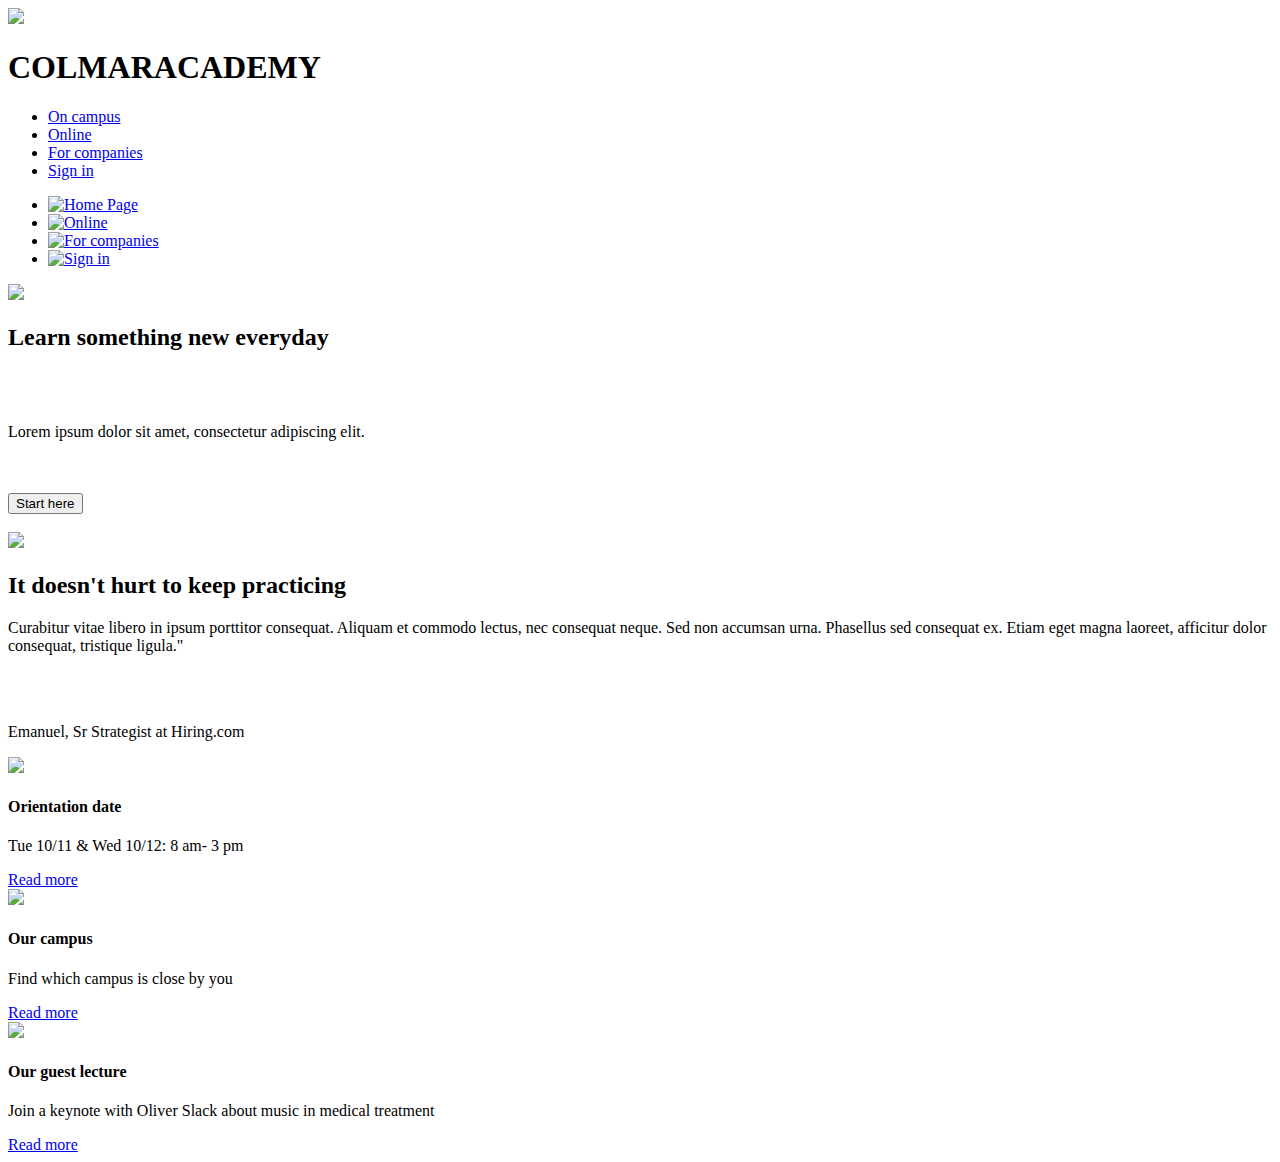
==== index.html @ e97b0d74 "I migrated the data to these files" ====
<!DOCTYPE html>
<html lang="en">
<head>
    <meta charset="UTF-8">
    <meta name="viewport" content="width=device-width, initial-scale=1.0">
    <title>Colmar Academy</title>
    <link href="./index.css" type="text/css" rel="stylesheet">
    <link rel="icon" href="./capstone_colmar_assets/images/ic-logo.svg" type="image/icon type">
    <link href="https://fonts.googleapis.com/css2?family=Muli:wght@200;300;400;500;600;700&display=swap" rel="stylesheet">
</head>
<body>
<!--HEADER CONTENT-->
    <header>
        <div class= "desktop">
            <div class= "logo">
                <img src="./capstone_colmar_assets/images/ic-logo.svg">
                <h1>
                    <span class="s1">COLMAR</span><span class="s2">ACADEMY</span>
                </h1>
            </div>
            <nav>
                <ul>
                    <li>
                        <a href="#">On campus</a>
                    </li>
                    <li>
                        <a href="#">Online</a>
                    </li>
                    <li>
                        <a href="#">For companies</a>
                    </li>
                    <li>
                        <a href="#">Sign in</a>
                    </li>
                </ul>
            </nav>
        </div>

        <div class="mobile">
            <nav>
                <ul>
                    <li>
                        <a href="#"><img src="./capstone_colmar_assets/images/ic-logo.svg" alt="Home Page"></a>
                    </li>
                    <li>
                        <a href="#"><img src="./capstone_colmar_assets/images/ic-on-campus.svg" alt="Online"></a>
                    </li>
                    <li>
                        <a href="#"><img src="./capstone_colmar_assets/images/ic-online.svg" alt="For companies"></a>
                    </li>
                    <li>
                        <a href="#"><img src="./capstone_colmar_assets/images/ic-login.svg" alt="Sign in"></a>
                    </li>
                </ul>
            </nav>
        </div>
    </header>

<!--HERO CONTENT-->
    <div class="hero-container">
        <div class="hero-image-container">
            <img src="./capstone_colmar_assets/images/banner.jpg">
        </div>
        <div class="hero-content-container">
            <h2>Learn something new everyday</h2>
            <br>
            <br>
            <p>Lorem ipsum dolor sit amet, consectetur adipiscing elit.</p>
            <br>
            <br>
            <button class="button">Start here</button>
            <br>
            <br>
        </div>
    </div>

<!--PRACTICE CONTENT-->
    <div class="practice-container">
        <div class="image-text-container">
        <div class="practice-image-container"> 
            <img src="./capstone_colmar_assets/images/information-main.jpg">
        </div>
        <div class="practice-content-container">
            <h2>It doesn't hurt to keep practicing</h2>
            <p class="quote">Curabitur vitae libero in ipsum porttitor consequat. Aliquam et commodo lectus, nec consequat neque. Sed non accumsan urna. Phasellus sed consequat ex. Etiam eget magna laoreet, afficitur dolor consequat, tristique ligula."</p>
            <br>
            <br>
            <p>Emanuel, Sr Strategist at Hiring.com</p>
        </div>
        </div>
        <div class="college-info-container">
            <div class="orientation-container">
                <div class="orientation-image">
                   <img src="./capstone_colmar_assets/images/information-orientation.jpg">
                </div>
                <div class="orientation-content">
                    <h4>Orientation date</h3>
                    <p>Tue 10/11 & Wed 10/12: 8 am- 3 pm</p>
                    <a href="#">Read more</a>
                </div>
            </div>
            <div class="campus-container">
                <div class="campus-image">
                    <img src="./capstone_colmar_assets/images/information-campus.jpg">
                </div>
                <div class="campus-content">
                    <h4>Our campus</h3>
                    <p>Find which campus is close by you</p>
                    <a href="#">Read more</a>
                </div>

            </div>
            <div class="guest-lecture-container">
                <div class="guest-lecture-image">
                    <img src="./capstone_colmar_assets/images/information-guest-lecture.jpg">
                </div>
                <div class="guest-lecture-content">
                    <h4>Our guest lecture</h3>
                    <p>Join a keynote with Oliver Slack about music in medical treatment</p>
                    <a href="#">Read more</a>
                </div>
            </div>
        </div>
            
    </div>
</body>
</html>
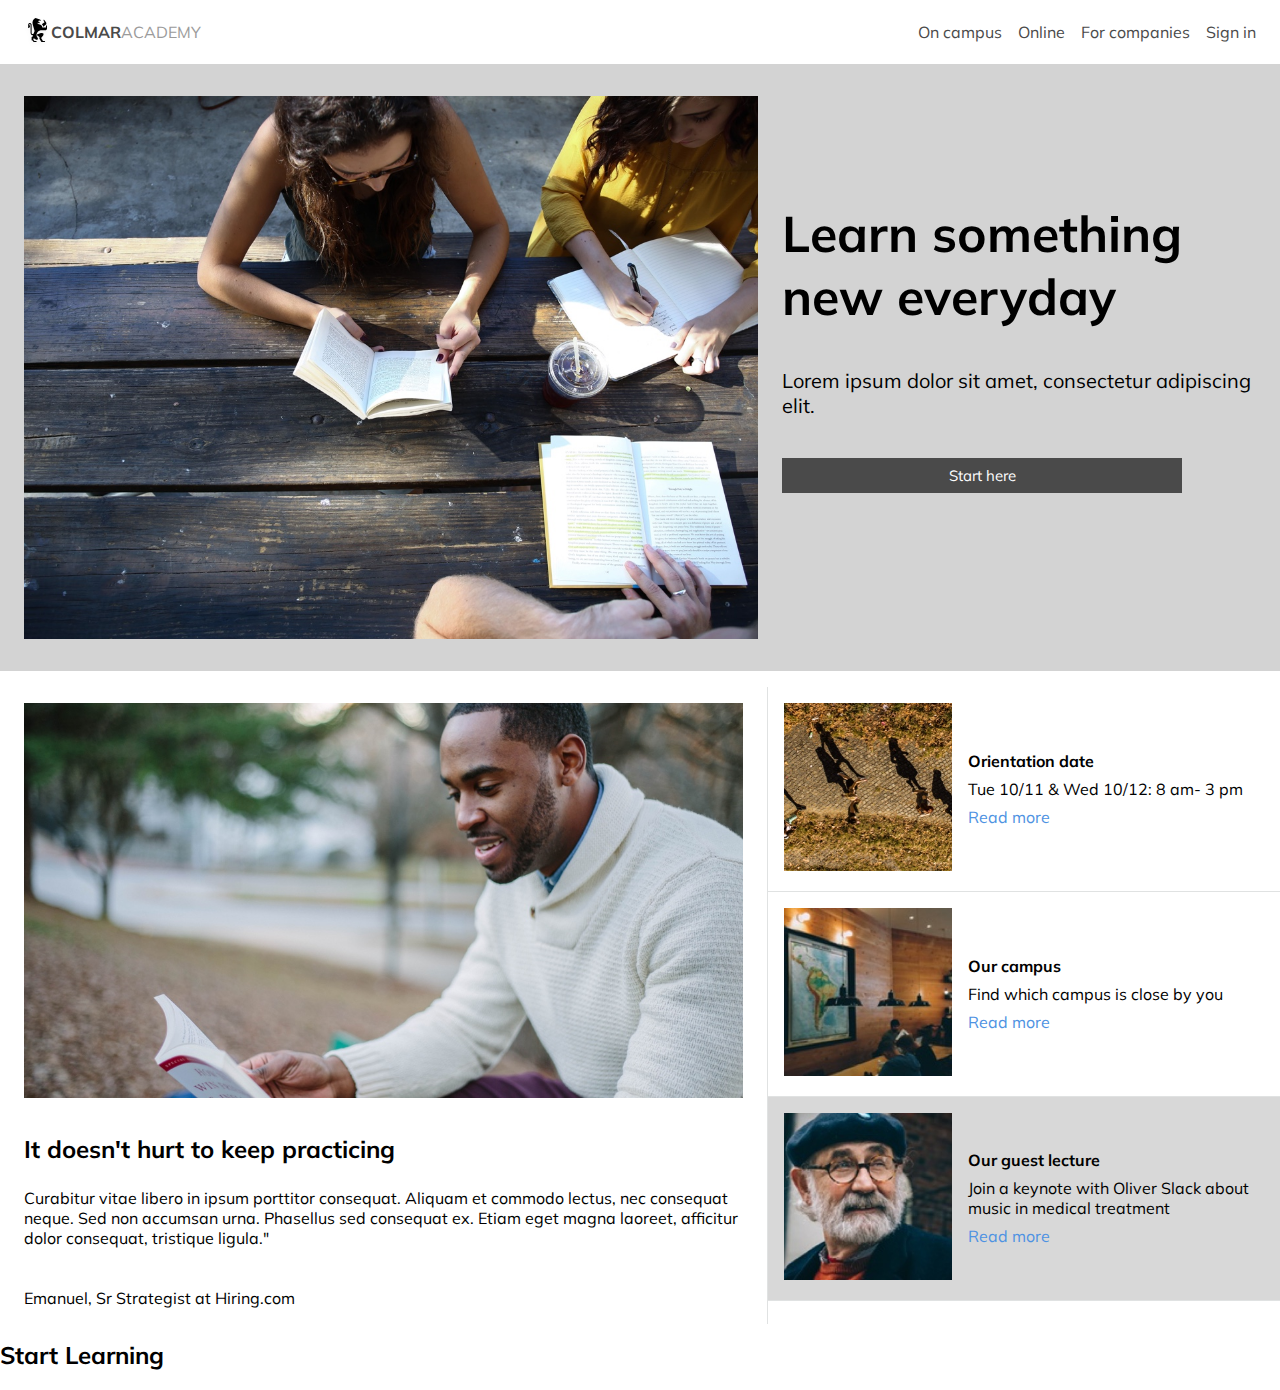
==== commit 4fec08b8: "hero and practice sections are ready" ====
--- a/index.html
+++ b/index.html
@@ -4,8 +4,8 @@
     <meta charset="UTF-8">
     <meta name="viewport" content="width=device-width, initial-scale=1.0">
     <title>Colmar Academy</title>
-    <link href="./index.css" type="text/css" rel="stylesheet">
-    <link rel="icon" href="./capstone_colmar_assets/images/ic-logo.svg" type="image/icon type">
+    <link href="./style.css" type="text/css" rel="stylesheet">
+    <link rel="icon" href="./resources/images/ic-logo.svg" type="image/icon type">
     <link href="https://fonts.googleapis.com/css2?family=Muli:wght@200;300;400;500;600;700&display=swap" rel="stylesheet">
 </head>
 <body>
@@ -13,7 +13,7 @@
     <header>
         <div class= "desktop">
             <div class= "logo">
-                <img src="./capstone_colmar_assets/images/ic-logo.svg">
+                <img src="./resources/images/ic-logo.svg">
                 <h1>
                     <span class="s1">COLMAR</span><span class="s2">ACADEMY</span>
                 </h1>
@@ -40,88 +40,109 @@
             <nav>
                 <ul>
                     <li>
-                        <a href="#"><img src="./capstone_colmar_assets/images/ic-logo.svg" alt="Home Page"></a>
+                        <a href="#"><img src="./resources/images/ic-logo.svg" alt="Home Page"></a>
                     </li>
                     <li>
-                        <a href="#"><img src="./capstone_colmar_assets/images/ic-on-campus.svg" alt="Online"></a>
+                        <a href="#"><img src="./resources/images/ic-on-campus.svg" alt="Online"></a>
                     </li>
                     <li>
-                        <a href="#"><img src="./capstone_colmar_assets/images/ic-online.svg" alt="For companies"></a>
+                        <a href="#"><img src="./resources/images/ic-online.svg" alt="For companies"></a>
                     </li>
                     <li>
-                        <a href="#"><img src="./capstone_colmar_assets/images/ic-login.svg" alt="Sign in"></a>
+                        <a href="#"><img src="./resources/images/ic-login.svg" alt="Sign in"></a>
                     </li>
                 </ul>
             </nav>
         </div>
     </header>
+<section>
+    <!--HERO CONTENT-->
+        <div class="hero-container">
+            <div class="hero-image-container">
+                <img class="hero-image" src="./resources/images/banner.jpg">
+            </div>
+            <div class="hero-content-container">
+                <h2>Learn something new everyday</h2>
+                <br>
+                <br>
+                <p>Lorem ipsum dolor sit amet, consectetur adipiscing elit.</p>
+                <br>
+                <br>
+                <button class="button">Start here</button>
+                <br>
+                <br>
+            </div>
+        </div>
 
-<!--HERO CONTENT-->
-    <div class="hero-container">
-        <div class="hero-image-container">
-            <img src="./capstone_colmar_assets/images/banner.jpg">
-        </div>
-        <div class="hero-content-container">
-            <h2>Learn something new everyday</h2>
-            <br>
-            <br>
-            <p>Lorem ipsum dolor sit amet, consectetur adipiscing elit.</p>
-            <br>
-            <br>
-            <button class="button">Start here</button>
-            <br>
-            <br>
-        </div>
-    </div>
+    <!--PRACTICE CONTENT-->
+            <div class="practice-container">
+                <div class="image-text-container">
+                <div class="practice-image-container"> 
+                    <img class="practice-image" src="./resources/images/information-main.jpg">
+                </div>
+                <div class="practice-content-container">
+                    <h2>It doesn't hurt to keep practicing</h2>
+                    <p class="quote">Curabitur vitae libero in ipsum porttitor consequat. Aliquam et commodo lectus, nec consequat neque. Sed non accumsan urna. Phasellus sed consequat ex. Etiam eget magna laoreet, afficitur dolor consequat, tristique ligula."</p>
+                    <br>
+                    <br>
+                    <p>Emanuel, Sr Strategist at Hiring.com</p>
+                </div>
+                </div>
+                <div class="college-info-container">
+                    <div class="orientation-container">
+                        <div class="orientation-image">
+                        <img class="orientation-picture" src="./resources/images/information-orientation.jpg">
+                        </div>
+                        <div class="orientation-content">
+                            <h4>Orientation date</h3>
+                            <p>Tue 10/11 & Wed 10/12: 8 am- 3 pm</p>
+                            <a href="#">Read more</a>
+                        </div>
+                    </div>
+                    <div class="campus-container">
+                        <div class="campus-image">
+                            <img class="campus-picture" src="./resources/images/information-campus.jpg">
+                        </div>
+                        <div class="campus-content">
+                            <h4>Our campus</h3>
+                            <p>Find which campus is close by you</p>
+                            <a href="#">Read more</a>
+                        </div>
 
-<!--PRACTICE CONTENT-->
-    <div class="practice-container">
-        <div class="image-text-container">
-        <div class="practice-image-container"> 
-            <img src="./capstone_colmar_assets/images/information-main.jpg">
-        </div>
-        <div class="practice-content-container">
-            <h2>It doesn't hurt to keep practicing</h2>
-            <p class="quote">Curabitur vitae libero in ipsum porttitor consequat. Aliquam et commodo lectus, nec consequat neque. Sed non accumsan urna. Phasellus sed consequat ex. Etiam eget magna laoreet, afficitur dolor consequat, tristique ligula."</p>
-            <br>
-            <br>
-            <p>Emanuel, Sr Strategist at Hiring.com</p>
-        </div>
-        </div>
-        <div class="college-info-container">
-            <div class="orientation-container">
-                <div class="orientation-image">
-                   <img src="./capstone_colmar_assets/images/information-orientation.jpg">
+                    </div>
+                    <div class="guest-lecture-container">
+                        <div class="guest-lecture-image">
+                            <img class="guest-picture" src="./resources/images/information-guest-lecture.jpg">
+                        </div>
+                        <div class="guest-lecture-content">
+                            <h4>Our guest lecture</h3>
+                            <p>Join a keynote with Oliver Slack about music in medical treatment</p>
+                            <a href="#">Read more</a>
+                        </div>
+                    </div>
                 </div>
-                <div class="orientation-content">
-                    <h4>Orientation date</h3>
-                    <p>Tue 10/11 & Wed 10/12: 8 am- 3 pm</p>
-                    <a href="#">Read more</a>
+                    
+            </div>
+            
+
+        <!--START LEARNING CONTENT-->
+            <div class="start-learning-container">
+                <div class="start-learning-textbox">
+                    <h2>Start Learning</h2>
+                </div>
+            <div class="courses-container">
+                <div class="software-eng-container">
+                    <div class="software-eng-image">
+                        <img src="">
+                    </div>
+                    <div class="software-eng-text">
+
+                    </div>
+
                 </div>
             </div>
-            <div class="campus-container">
-                <div class="campus-image">
-                    <img src="./capstone_colmar_assets/images/information-campus.jpg">
-                </div>
-                <div class="campus-content">
-                    <h4>Our campus</h3>
-                    <p>Find which campus is close by you</p>
-                    <a href="#">Read more</a>
-                </div>
 
             </div>
-            <div class="guest-lecture-container">
-                <div class="guest-lecture-image">
-                    <img src="./capstone_colmar_assets/images/information-guest-lecture.jpg">
-                </div>
-                <div class="guest-lecture-content">
-                    <h4>Our guest lecture</h3>
-                    <p>Join a keynote with Oliver Slack about music in medical treatment</p>
-                    <a href="#">Read more</a>
-                </div>
-            </div>
-        </div>
-            
-    </div>
+    </section>
 </body>
 </html>--- a/style.css
+++ b/style.css
@@ -0,0 +1,224 @@
+* {
+    margin: 0;
+    padding: 0;
+    font-family: Muli;
+    text-decoration-line: none;
+    list-style-type: none;
+}
+
+/* Header section */
+
+header .desktop {
+    display: flex;
+    justify-content: space-between;
+    height: 64px;
+}
+
+header .desktop .logo {
+    display: flex;
+    align-items: center;
+    font-size: 8px;
+    margin-left: 24px;
+}
+
+header .desktop h1 .s1  {
+    color:#4A4A4A;
+    font-weight: bold;
+}
+
+header .desktop h1 .s2  {
+    font-weight: 400;
+    color: #9B9B9B;
+}
+
+header nav {
+    display: flex;
+    align-items: center;
+    margin-right: 16px;
+}
+
+header nav ul {
+    display: flex;
+}
+
+header nav ul li {
+    padding: 8px;
+    color: #4A4A4A;
+}
+
+header nav ul li a {
+    color: inherit;
+}
+
+/* Hero section */
+
+.hero-container {
+    display: flex;
+    background: lightgrey;
+}
+
+.hero-image-container {
+    display: flex;
+    padding: 32px 24px;
+   
+}
+
+.hero-image {
+    width: 100%;
+}
+
+.hero-container .hero-content-container {
+    display: flex;
+    flex-direction: column;
+    align-self: center;
+
+}
+
+.hero-content-container h2 {
+    font-size: 50px;
+}
+
+.hero-content-container p {
+    font-size: 20px;
+}
+
+.hero-content-container h2 p {
+    font-weight: 700;
+    color: #4A4A4A;
+}
+
+.hero-content-container .button {
+    font-size: 15px;
+    background-color: #4A4A4A;
+    border: none;
+    padding-top: 8px;
+    padding-bottom: 8px;
+    width: 400px;
+    color: #FEFEFE;
+}
+
+/* Practice section */
+
+.practice-container {
+    margin-bottom: 32px;
+}
+.image-text-container {
+    width: 60%;    
+}
+
+.practice-container {
+    display: flex;
+}
+
+.practice-container .practice-image-container {
+    padding: 32px 24px;
+}
+
+.practice-image {
+    width: 100%;
+}
+
+.practice-container .practice-content-container {
+    padding-left: 24px;
+}
+
+
+.practice-container .practice-content-container h2 {
+    margin-bottom: 24px;
+}
+
+
+
+
+.college-info-container {
+    display: flex;
+    flex-direction: column;
+    width: 40%;
+    border-left: 1px solid #E0E2E2;
+    position: relative;
+    top: 16px;
+    
+}
+
+.college-info-container a {
+    color: #4E92E2;
+}
+
+.college-info-container p {
+    margin-top: 8px;
+    margin-bottom: 8px;
+}
+
+.orientation-container {
+    display: flex;
+    align-items: center;
+    border-bottom: 1px solid #E0E2E2;
+}
+
+
+.orientation-image  {
+    padding: 16px 16px;
+    width: 35%;
+    margin: auto;
+}
+
+.orientation-picture {
+    width: 100%;
+}
+
+.orientation-content {
+    width: 65%;
+    
+}
+
+.campus-container {
+    display: flex;
+    align-items: center;
+    border-bottom: 1px solid #E0E2E2;
+}
+
+.campus-image {
+    padding: 16px 16px;
+    width: 35%;
+    margin: auto;
+}
+
+.campus-picture {
+    width: 100%;
+}
+
+
+.campus-content {
+    width: 65%;
+    
+}
+
+.guest-lecture-container {
+    display: flex;
+    align-items: center;
+    background-color: #D8D8D8;
+    border-bottom: 1px solid #E0E2E2;
+}
+
+.guest-lecture-image {
+    padding: 16px 16px;
+    width: 35%;
+    margin: auto;
+}
+
+.guest-lecture-content {
+    width: 65%; 
+    
+}
+
+.guest-picture {
+    width: 100%;
+}
+
+/* Start Learning Section */
+
+
+/* Mobile styling */
+header .mobile {
+    display: none;
+}
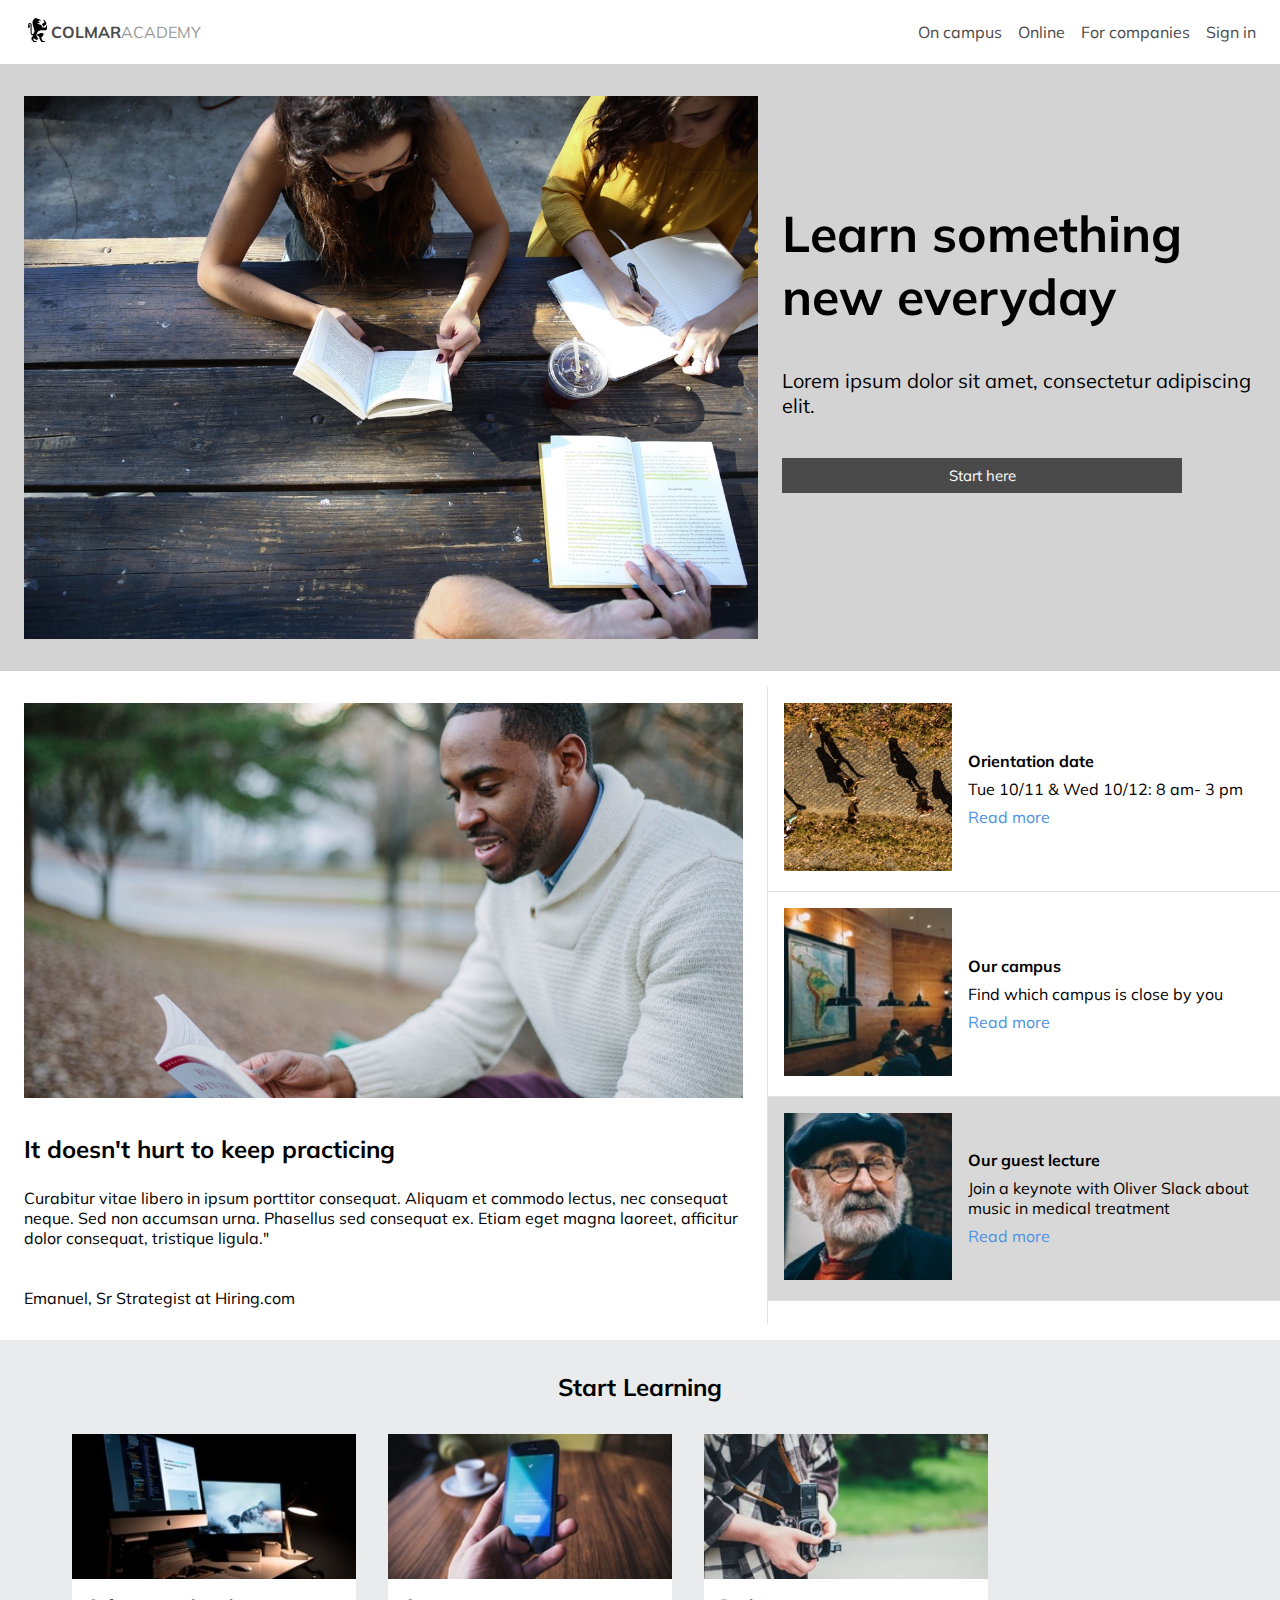
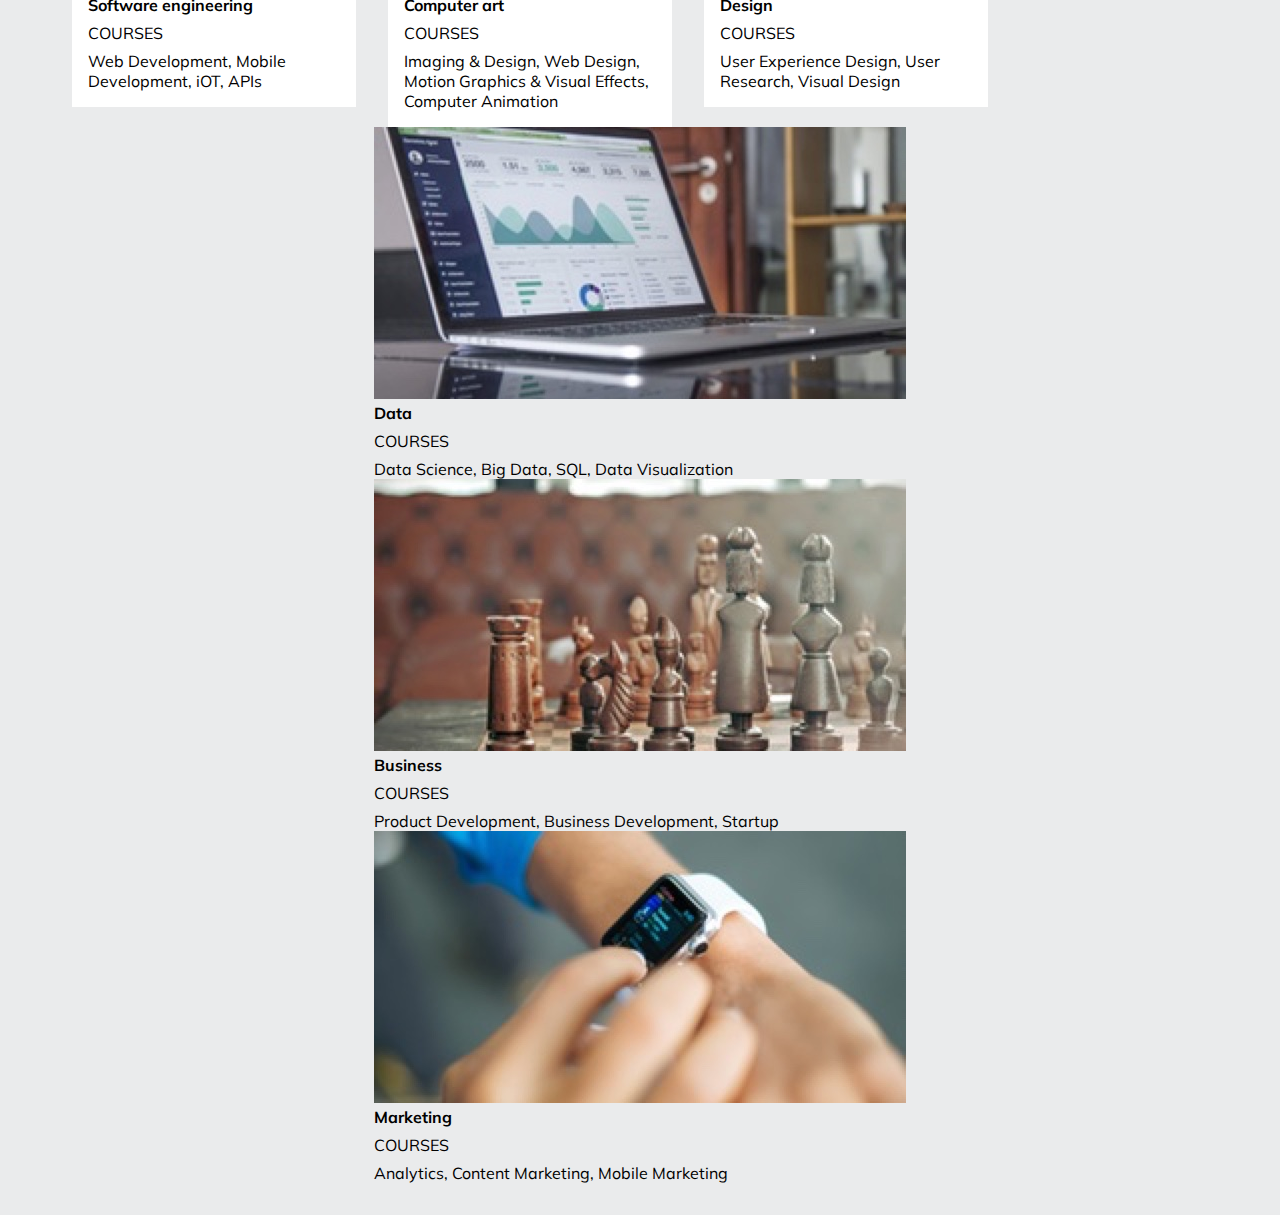
==== commit e41641a3: "started working on the learning section" ====
--- a/index.html
+++ b/index.html
@@ -133,16 +133,69 @@
             <div class="courses-container">
                 <div class="software-eng-container">
                     <div class="software-eng-image">
-                        <img src="">
+                        <img class="course-software-picture" src="./resources/images/course-software.jpg">
                     </div>
                     <div class="software-eng-text">
-
-                    </div>
-
-                </div>
-            </div>
-
-            </div>
+                        <h4>Software engineering</h4>
+                        <p class="pcourses">COURSES</p>
+                        <p>Web Development, Mobile Development, iOT, APIs</p>
+                    </div>
+
+                </div>
+                <div class="computer-art-container">
+                    <div class="computer-art-image">
+                        <img class="computer-art-picture" src="./resources/images/course-computer-art.jpg">
+                    </div>
+                    <div class="computer-art-text">
+                        <h4>Computer art</h4>
+                        <p class="pcourses">COURSES</p>
+                        <p>Imaging & Design, Web Design, Motion Graphics & Visual Effects, Computer Animation</p>
+                    </div>
+                </div>
+                <div class="design-container">
+                    <div class="design-image">
+                        <img class="design-picture" src="./resources/images/course-design.jpg">
+                    </div>
+                    <div class="design-text">
+                        <h4>Design</h4>
+                        <p class="pcourses">COURSES</p>
+                        <p>User Experience Design, User Research, Visual Design</p>
+                    </div>  
+            </div>
+          </div>
+          <div class="courses-container-two">
+                <div class="data-container">
+                    <div class="data-image">
+                        <img class="data-picture" src="./resources/images/course-data.jpg">
+                    </div>
+                    <div class="data-text">
+                        <h4>Data</h4>
+                        <p class="pcourses">COURSES</p>
+                        <p>Data Science, Big Data, SQL, Data Visualization</p>
+                    </div>
+                </div>
+                <div class="business-container">
+                    <div class="business-image">
+                        <img class="business-picture" src="./resources/images/course-business.jpg">
+                    </div>
+                    <div class="business-text">
+                        <h4>Business</h4>
+                        <p class="pcourses">COURSES</p>
+                        <p>Product Development, Business Development, Startup</p>
+                    </div>
+                    <div class="marketing-container">
+                        <div class="marketing-image">
+                            <img class="marketing-picture" src="./resources/images/course-marketing.jpg">
+                        </div>
+                        <div class="marketing-text">
+                            <h4>Marketing</h4>
+                            <p class="pcourses">COURSES</p>
+                            <p>Analytics, Content Marketing, Mobile Marketing</p>
+                        </div>
+                    </div>
+                </div>
+            </div>
+    </div>
     </section>
 </body>
 </html>--- a/style.css
+++ b/style.css
@@ -217,6 +217,145 @@
 
 /* Start Learning Section */
 
+.start-learning-container {
+    padding: 32px 72px;
+    display: flex;
+    align-items: center;
+    align-content: center;
+    flex-direction: column;
+    background-color: #EAEBEC;
+}
+
+.start-learning-textbox {
+    display: flex;
+    margin-bottom: 32px;
+   
+}
+
+.courses-container {
+    display: flex;
+}
+
+.software-eng-container {
+    display: flex;
+    flex-direction: column;
+    width: 25%;
+    margin-right: 32px;
+
+}
+
+.software-eng-image {
+    height: auto;
+}
+
+.course-software-picture {
+    width: 100%;
+}
+
+.software-eng-text {
+    background: white;
+    padding: 16px 16px;
+    margin-top: -4px;
+}
+
+
+.pcourses {
+    padding: 8px 0px;
+}
+
+.computer-art-container {
+    display: flex;
+    flex-direction: column;
+    width: 25%;
+    margin-right: 32px;
+}
+
+.computer-art-image {
+    height: auto;
+}
+
+.computer-art-picture {
+    width: 100%;
+}
+
+.computer-art-text {
+    background: white;
+    padding: 16px 16px;
+    margin-top: -4px;
+}
+
+.design-container {
+    display: flex;
+    flex-direction: column;
+    width: 25%;
+    margin-right: 32px;
+}
+
+.design-image {
+    height: auto;
+}
+
+.design-picture {
+    width: 100%;
+}
+
+.design-text {
+    background: white;
+    padding: 16px 16px;
+    margin-top: -4px;
+}
+
+.courses-container-two {
+
+}
+
+.data-container {
+
+}
+
+.data-image {
+
+}
+
+.data-picture {
+
+}
+
+.data-text {
+
+}
+
+.business-container {
+
+}
+
+.business-image {
+
+}
+
+.business-picture {
+
+}
+
+.business-text {
+
+}
+
+.marketing-container {
+
+}
+
+.marketing-image {
+
+}
+
+.marketing-picture {
+
+}
+
+.marketing-text {
+
+}
 
 /* Mobile styling */
 header .mobile {
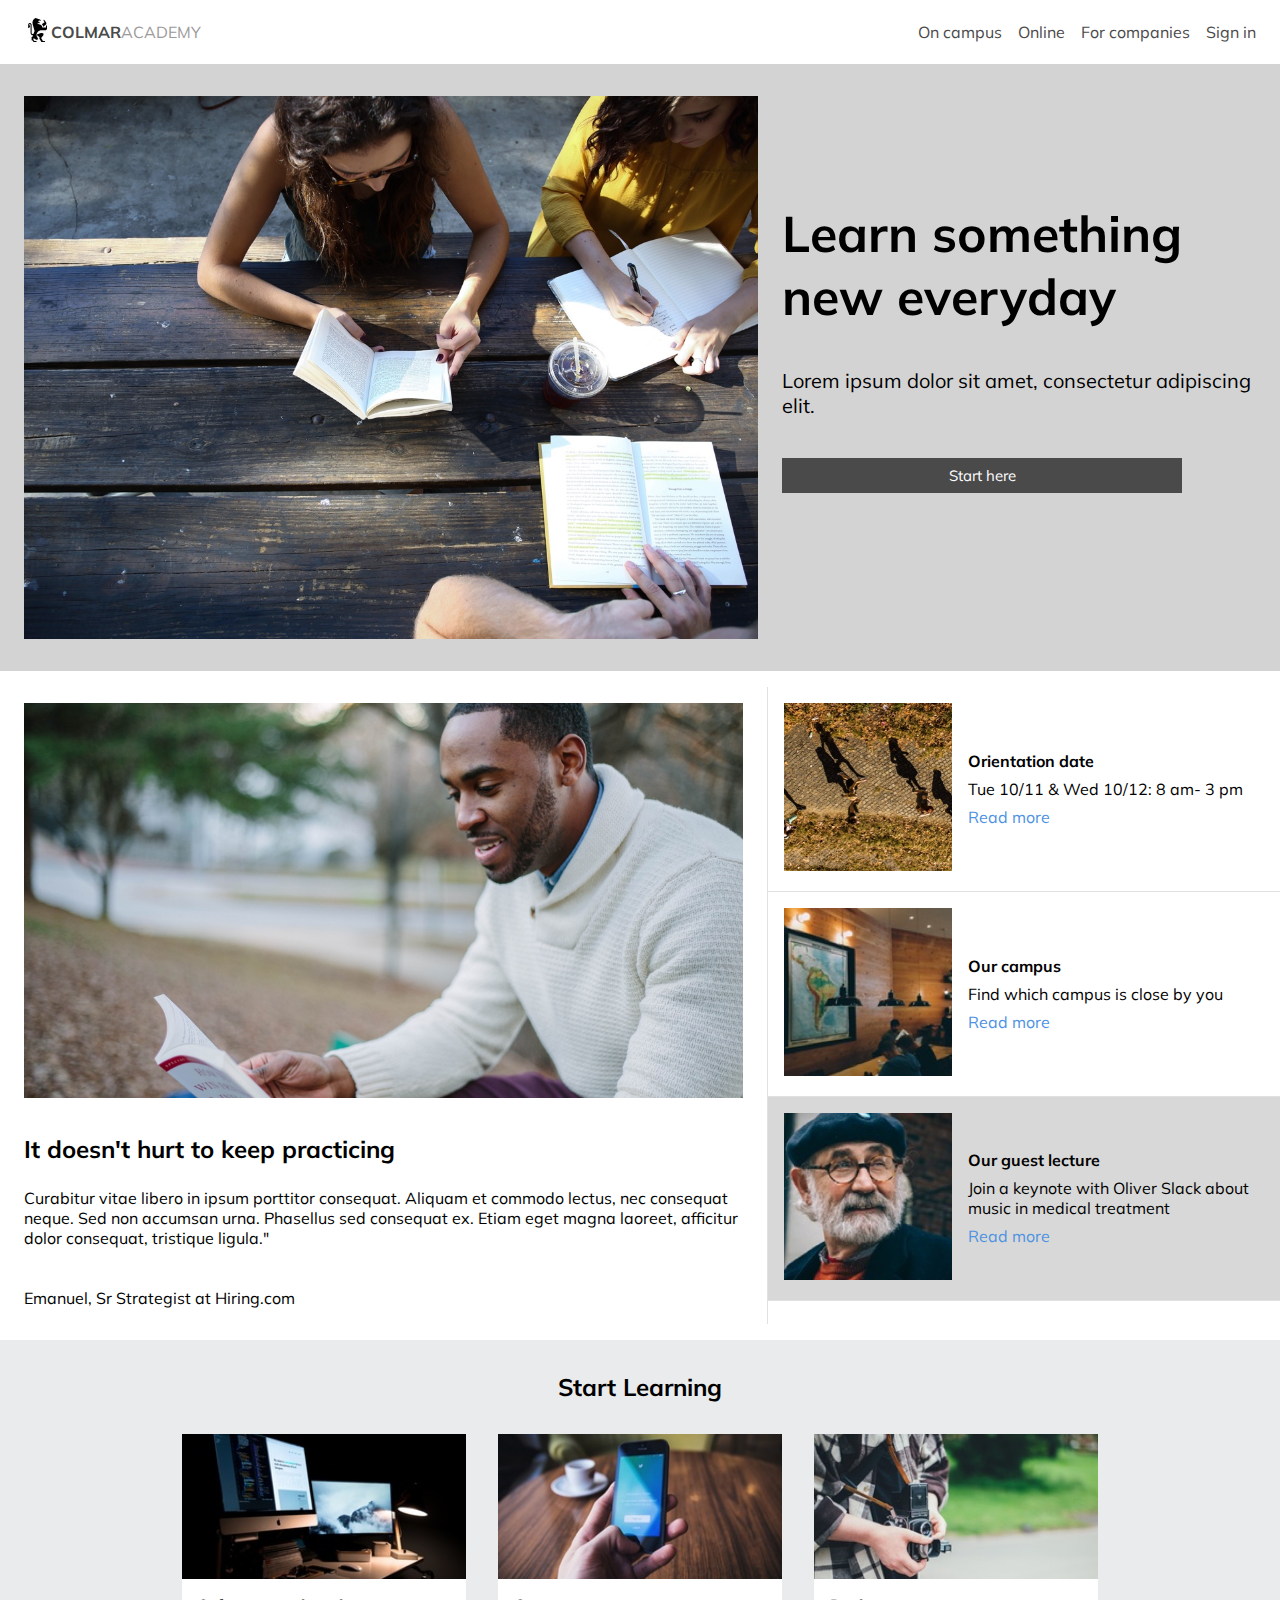
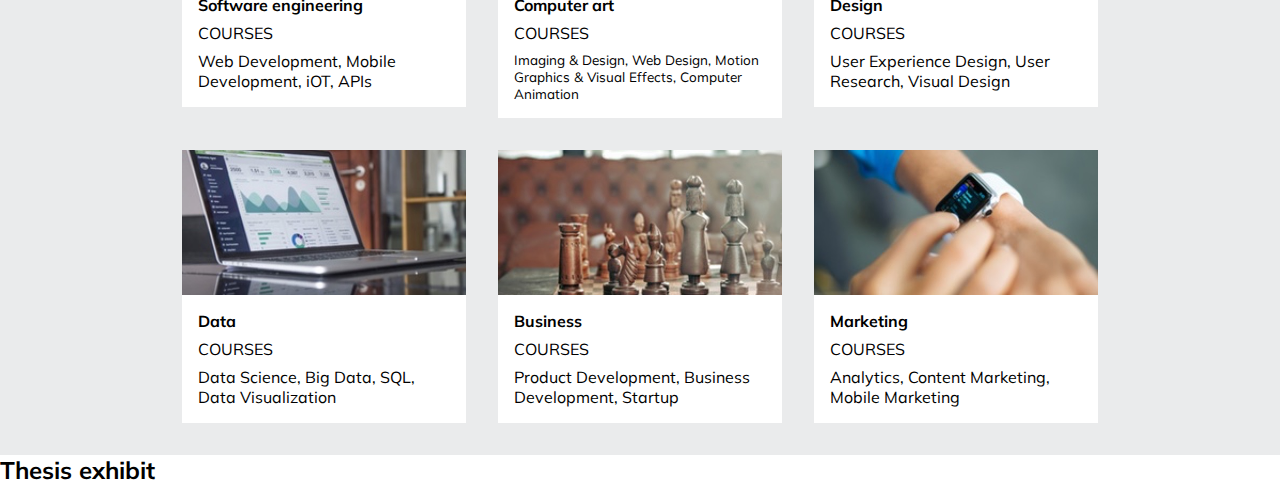
==== commit c44076c9: "finish structuring learning content but I still need to fix something" ====
--- a/index.html
+++ b/index.html
@@ -130,58 +130,60 @@
                 <div class="start-learning-textbox">
                     <h2>Start Learning</h2>
                 </div>
-            <div class="courses-container">
-                <div class="software-eng-container">
-                    <div class="software-eng-image">
-                        <img class="course-software-picture" src="./resources/images/course-software.jpg">
-                    </div>
-                    <div class="software-eng-text">
-                        <h4>Software engineering</h4>
-                        <p class="pcourses">COURSES</p>
-                        <p>Web Development, Mobile Development, iOT, APIs</p>
-                    </div>
-
-                </div>
-                <div class="computer-art-container">
-                    <div class="computer-art-image">
-                        <img class="computer-art-picture" src="./resources/images/course-computer-art.jpg">
-                    </div>
-                    <div class="computer-art-text">
-                        <h4>Computer art</h4>
-                        <p class="pcourses">COURSES</p>
-                        <p>Imaging & Design, Web Design, Motion Graphics & Visual Effects, Computer Animation</p>
-                    </div>
-                </div>
-                <div class="design-container">
-                    <div class="design-image">
-                        <img class="design-picture" src="./resources/images/course-design.jpg">
-                    </div>
-                    <div class="design-text">
-                        <h4>Design</h4>
-                        <p class="pcourses">COURSES</p>
-                        <p>User Experience Design, User Research, Visual Design</p>
-                    </div>  
-            </div>
-          </div>
-          <div class="courses-container-two">
-                <div class="data-container">
-                    <div class="data-image">
-                        <img class="data-picture" src="./resources/images/course-data.jpg">
-                    </div>
-                    <div class="data-text">
-                        <h4>Data</h4>
-                        <p class="pcourses">COURSES</p>
-                        <p>Data Science, Big Data, SQL, Data Visualization</p>
-                    </div>
-                </div>
-                <div class="business-container">
-                    <div class="business-image">
-                        <img class="business-picture" src="./resources/images/course-business.jpg">
-                    </div>
-                    <div class="business-text">
-                        <h4>Business</h4>
-                        <p class="pcourses">COURSES</p>
-                        <p>Product Development, Business Development, Startup</p>
+                    <div class="courses-container">
+                        <div class="software-eng-container">
+                            <div class="software-eng-image">
+                                <img class="course-software-picture" src="./resources/images/course-software.jpg">
+                            </div>
+                            <div class="software-eng-text">
+                                <h4>Software engineering</h4>
+                                <p class="pcourses">COURSES</p>
+                                <p>Web Development, Mobile Development, iOT, APIs</p>
+                            </div>
+
+                        </div>
+                        <div class="computer-art-container">
+                            <div class="computer-art-image">
+                                <img class="computer-art-picture" src="./resources/images/course-computer-art.jpg">
+                            </div>
+                            <div class="computer-art-text">
+                                <h4>Computer art</h4>
+                                <p class="pcourses">COURSES</p>
+                                <p class="computer-text">Imaging & Design, Web Design, Motion Graphics & Visual Effects, Computer Animation</p>
+                            </div>
+                        </div>
+                        <div class="design-container">
+                            <div class="design-image">
+                                <img class="design-picture" src="./resources/images/course-design.jpg">
+                            </div>
+                            <div class="design-text">
+                                <h4>Design</h4>
+                                <p class="pcourses">COURSES</p>
+                                <p>User Experience Design, User Research, Visual Design</p>
+                            </div>  
+                        </div>
+                    </div>
+            
+                <div class="courses-container-two">
+                    <div class="data-container">
+                        <div class="data-image">
+                            <img class="data-picture" src="./resources/images/course-data.jpg">
+                        </div>
+                        <div class="data-text">
+                            <h4>Data</h4>
+                            <p class="pcourses">COURSES</p>
+                            <p>Data Science, Big Data, SQL, Data Visualization</p>
+                        </div>
+                    </div>
+                    <div class="business-container">
+                        <div class="business-image">
+                            <img class="business-picture" src="./resources/images/course-business.jpg">
+                        </div>
+                        <div class="business-text">
+                            <h4>Business</h4>
+                            <p class="pcourses">COURSES</p>
+                            <p>Product Development, Business Development, Startup</p>
+                        </div>
                     </div>
                     <div class="marketing-container">
                         <div class="marketing-image">
@@ -195,7 +197,16 @@
                     </div>
                 </div>
             </div>
-    </div>
+        
+    <!--THESIS CONTENT-->
+        <div class="thesis-exhibit-container">
+            <div class="thesis-exhibit-text">
+                <h2>Thesis exhibit</h2>
+            </div>
+            <div class="video-container">
+
+            </div>
+        </div>
     </section>
 </body>
 </html>--- a/style.css
+++ b/style.css
@@ -234,6 +234,7 @@
 
 .courses-container {
     display: flex;
+    justify-content: center;
 }
 
 .software-eng-container {
@@ -282,82 +283,104 @@
     background: white;
     padding: 16px 16px;
     margin-top: -4px;
+    height: 100%;
+}
+
+.computer-text {
+    font-size: 13.5px;
 }
 
 .design-container {
     display: flex;
     flex-direction: column;
     width: 25%;
+}
+
+.design-image {
+    height: auto;
+}
+
+.design-picture {
+    width: 100%;
+}
+
+.design-text {
+    background: white;
+    padding: 16px 16px;
+    margin-top: -4px;
+}
+
+.courses-container-two {
+    display: flex;
+    margin-top: 32px;
+    justify-content: center;
+}
+
+.data-container {
+    display: flex;
+    flex-direction: column;
+    width: 25%;
     margin-right: 32px;
 }
 
-.design-image {
-    height: auto;
-}
-
-.design-picture {
-    width: 100%;
-}
-
-.design-text {
-    background: white;
-    padding: 16px 16px;
-    margin-top: -4px;
-}
-
-.courses-container-two {
-
-}
-
-.data-container {
-
-}
-
 .data-image {
-
+    height: auto;
 }
 
 .data-picture {
-
+    width: 100%;
 }
 
 .data-text {
-
+    background: white;
+    padding: 16px 16px;
+    margin-top: -4px;
 }
 
 .business-container {
-
+    display: flex;
+    flex-direction: column;
+    width: 25%;
+    margin-right: 32px;
 }
 
 .business-image {
-
+    height: auto;
 }
 
 .business-picture {
-
+    width: 100%;
 }
 
 .business-text {
-
+    background: white;
+    padding: 16px 16px;
+    margin-top: -4px;
 }
 
 .marketing-container {
-
+    display: flex;
+    flex-direction: column;
+    width: 25%;
 }
 
 .marketing-image {
-
+    height: auto;
 }
 
 .marketing-picture {
-
+    width: 100%;
 }
 
 .marketing-text {
-
+    background: white;
+    padding: 16px 16px;
+    margin-top: -4px;
 }
 
 /* Mobile styling */
 header .mobile {
     display: none;
 }
+
+/* Thesis Exhibition Section */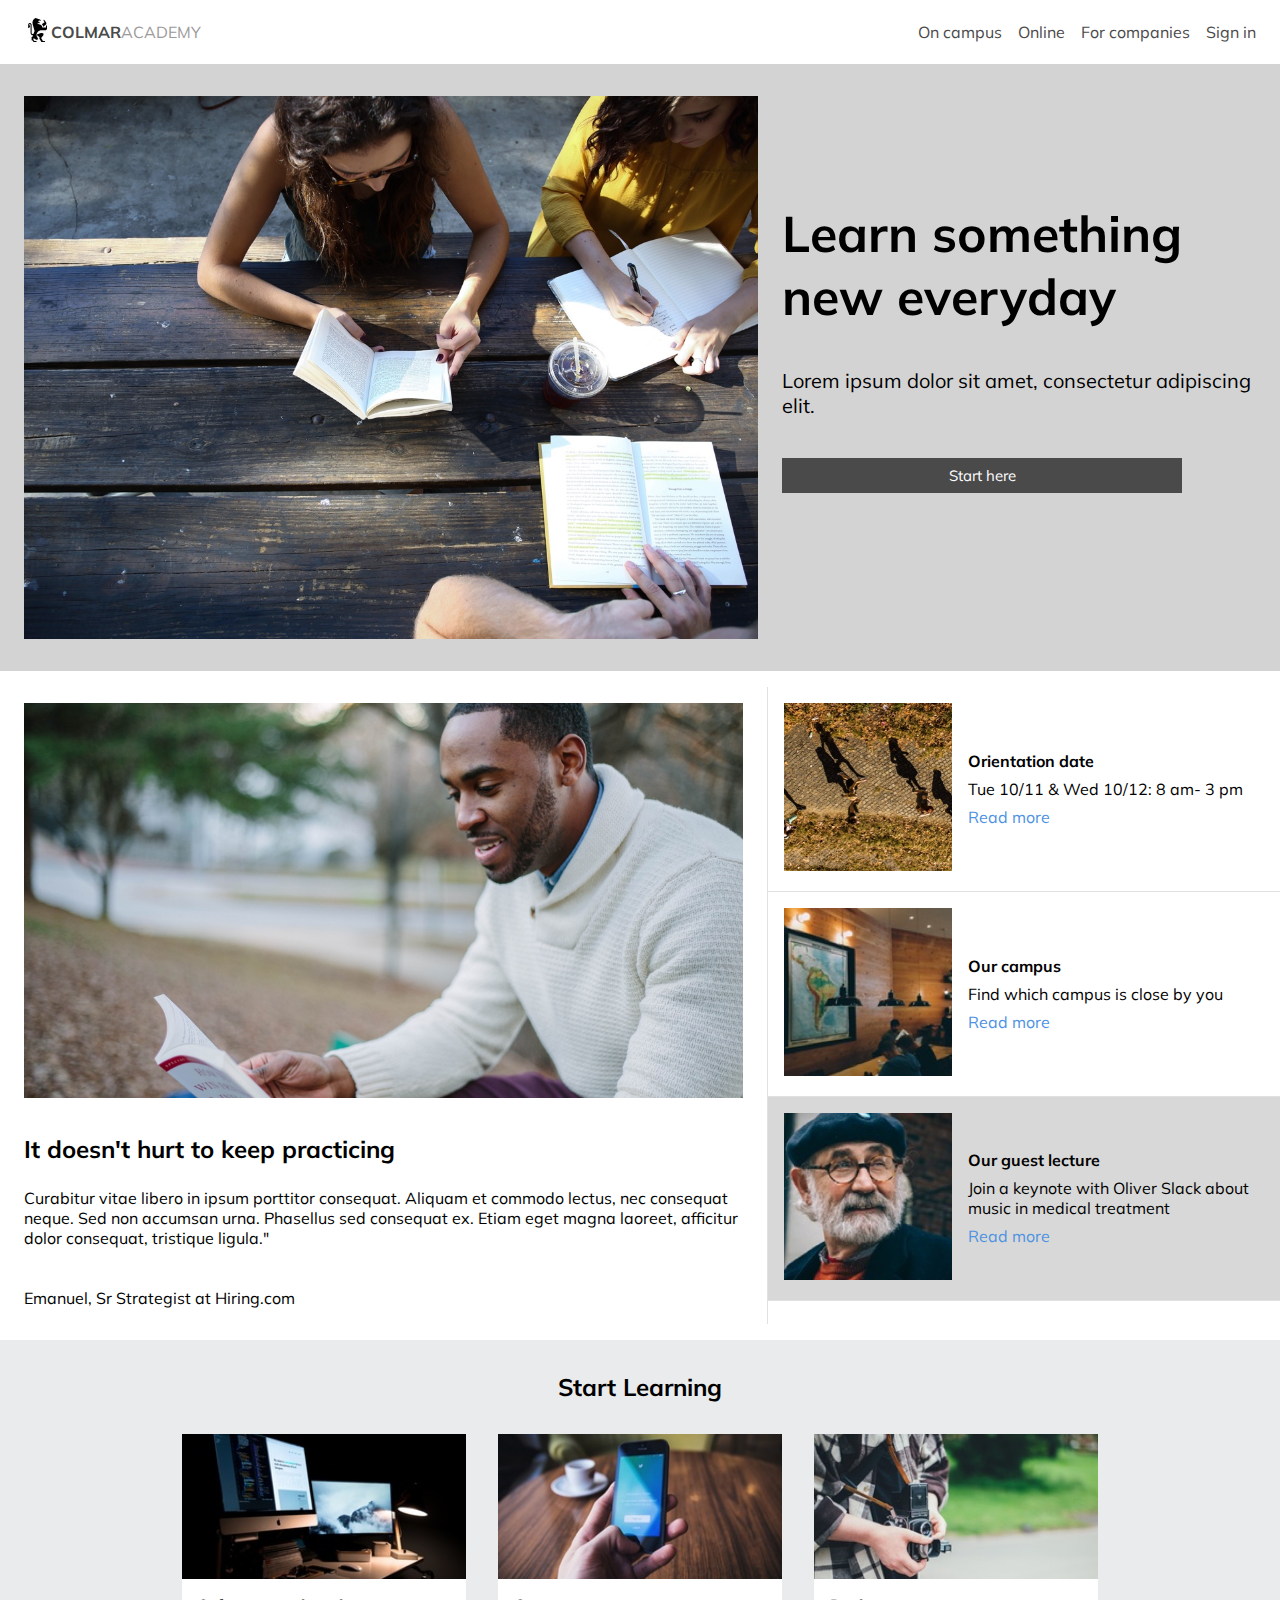
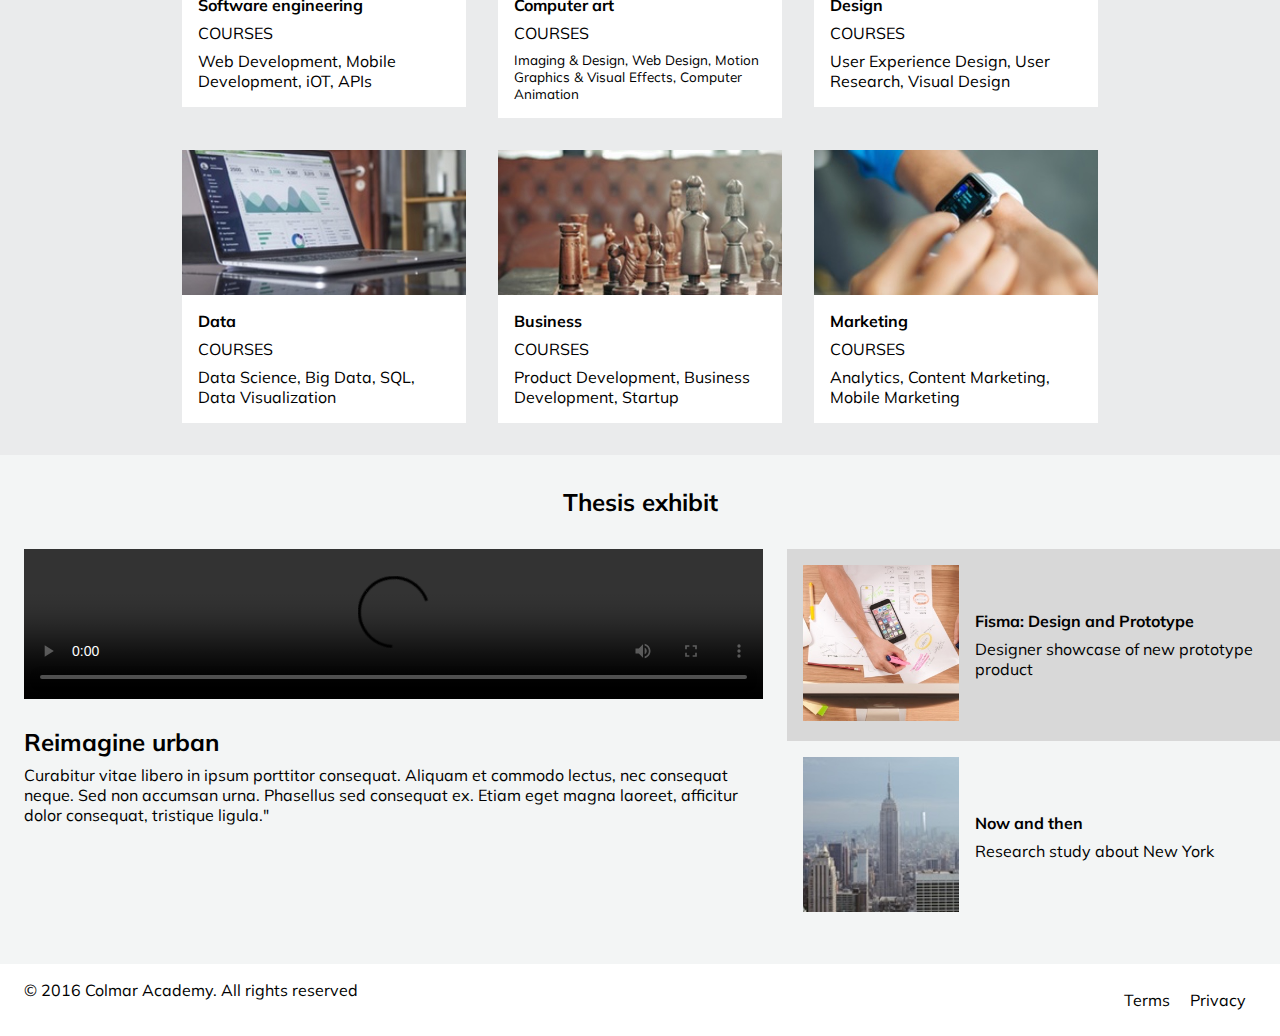
==== commit ce354608: "I finished the desktop version YAY! but now I am working on the mobile version. I am under the pract" ====
--- a/index.html
+++ b/index.html
@@ -9,204 +9,249 @@
     <link href="https://fonts.googleapis.com/css2?family=Muli:wght@200;300;400;500;600;700&display=swap" rel="stylesheet">
 </head>
 <body>
-<!--HEADER CONTENT-->
-    <header>
-        <div class= "desktop">
-            <div class= "logo">
-                <img src="./resources/images/ic-logo.svg">
-                <h1>
-                    <span class="s1">COLMAR</span><span class="s2">ACADEMY</span>
-                </h1>
+    <!--HEADER CONTENT-->
+            <header>
+                <div class= "desktop">
+                    <div class= "logo">
+                        <img src="./resources/images/ic-logo.svg">
+                        <h1>
+                            <span class="s1">COLMAR</span><span class="s2">ACADEMY</span>
+                        </h1>
+                    </div>
+                    <nav>
+                        <ul>
+                            <li>
+                                <a href="#">On campus</a>
+                            </li>
+                            <li>
+                                <a href="#">Online</a>
+                            </li>
+                            <li>
+                                <a href="#">For companies</a>
+                            </li>
+                            <li>
+                                <a href="#">Sign in</a>
+                            </li>
+                        </ul>
+                    </nav>
+                </div>
+                
+                <div class="mobile">
+                    <nav>
+                        <ul>
+                            <li>
+                                <a href="#"><img src="./resources/images/ic-logo.svg" alt="Home Page"></a>
+                            </li>
+                            <li>
+                                <a href="#"><img src="./resources/images/ic-on-campus.svg" alt="Online"></a>
+                            </li>
+                            <li>
+                                <a href="#"><img src="./resources/images/ic-online.svg" alt="For companies"></a>
+                            </li>
+                            <li>
+                                <a href="#"><img src="./resources/images/ic-login.svg" alt="Sign in"></a>
+                            </li>
+                        </ul>
+                    </nav>
+                </div>
+            </header>
+        <section>
+            <!--HERO CONTENT-->
+                <div class="hero-container">
+                    <div class="hero-image-container">
+                        <img class="hero-image" src="./resources/images/banner.jpg">
+                    </div>
+                    <div class="hero-content-container">
+                        <h2>Learn something new everyday</h2>
+                        <br>
+                        <br>
+                        <p>Lorem ipsum dolor sit amet, consectetur adipiscing elit.</p>
+                        <br>
+                        <br>
+                        <button class="button">Start here</button>
+                        <br>
+                        <br>
+                    </div>
+                </div>
+
+        <!--PRACTICE CONTENT-->
+                <div class="practice-container">
+                    <div class="image-text-container">
+                    <div class="practice-image-container"> 
+                        <img class="practice-image" src="./resources/images/information-main.jpg">
+                    </div>
+                    <div class="practice-content-container">
+                        <h2>It doesn't hurt to keep practicing</h2>
+                        <p class="quote">Curabitur vitae libero in ipsum porttitor consequat. Aliquam et commodo lectus, nec consequat neque. Sed non accumsan urna. Phasellus sed consequat ex. Etiam eget magna laoreet, afficitur dolor consequat, tristique ligula."</p>
+                        <br>
+                        <br>
+                        <p>Emanuel, Sr Strategist at Hiring.com</p>
+                    </div>
+                    </div>
+                    <div class="college-info-container">
+                        <div class="orientation-container">
+                            <div class="orientation-image">
+                            <img class="orientation-picture" src="./resources/images/information-orientation.jpg">
+                            </div>
+                            <div class="orientation-content">
+                                <h4>Orientation date</h3>
+                                <p>Tue 10/11 & Wed 10/12: 8 am- 3 pm</p>
+                                <a href="#">Read more</a>
+                            </div>
+                        </div>
+                        <div class="campus-container">
+                            <div class="campus-image">
+                                <img class="campus-picture" src="./resources/images/information-campus.jpg">
+                            </div>
+                            <div class="campus-content">
+                                <h4>Our campus</h3>
+                                <p>Find which campus is close by you</p>
+                                <a href="#">Read more</a>
+                            </div>
+
+                        </div>
+                        <div class="guest-lecture-container">
+                            <div class="guest-lecture-image">
+                                <img class="guest-picture" src="./resources/images/information-guest-lecture.jpg">
+                            </div>
+                            <div class="guest-lecture-content">
+                                <h4>Our guest lecture</h3>
+                                <p>Join a keynote with Oliver Slack about music in medical treatment</p>
+                                <a href="#">Read more</a>
+                            </div>
+                        </div>
+                    </div>
+                        
+                </div>
+            
+
+            <!--START LEARNING CONTENT-->
+            
+                <div class="start-learning-container">
+                    <div class="start-learning-textbox">
+                        <h2>Start Learning</h2>
+                    </div>
+                        <div class="courses-container">
+                            <div class="software-eng-container">
+                                <div class="software-eng-image">
+                                    <img class="course-software-picture" src="./resources/images/course-software.jpg">
+                                </div>
+                                <div class="software-eng-text">
+                                    <h4>Software engineering</h4>
+                                    <p class="pcourses">COURSES</p>
+                                    <p>Web Development, Mobile Development, iOT, APIs</p>
+                                </div>
+
+                            </div>
+                            <div class="computer-art-container">
+                                <div class="computer-art-image">
+                                    <img class="computer-art-picture" src="./resources/images/course-computer-art.jpg">
+                                </div>
+                                <div class="computer-art-text">
+                                    <h4>Computer art</h4>
+                                    <p class="pcourses">COURSES</p>
+                                    <p class="computer-text">Imaging & Design, Web Design, Motion Graphics & Visual Effects, Computer Animation</p>
+                                </div>
+                            </div>
+                            <div class="design-container">
+                                <div class="design-image">
+                                    <img class="design-picture" src="./resources/images/course-design.jpg">
+                                </div>
+                                <div class="design-text">
+                                    <h4>Design</h4>
+                                    <p class="pcourses">COURSES</p>
+                                    <p>User Experience Design, User Research, Visual Design</p>
+                                </div>  
+                            </div>
+                        </div>
+                
+                    <div class="courses-container-two">
+                        <div class="data-container">
+                            <div class="data-image">
+                                <img class="data-picture" src="./resources/images/course-data.jpg">
+                            </div>
+                            <div class="data-text">
+                                <h4>Data</h4>
+                                <p class="pcourses">COURSES</p>
+                                <p>Data Science, Big Data, SQL, Data Visualization</p>
+                            </div>
+                        </div>
+                        <div class="business-container">
+                            <div class="business-image">
+                                <img class="business-picture" src="./resources/images/course-business.jpg">
+                            </div>
+                            <div class="business-text">
+                                <h4>Business</h4>
+                                <p class="pcourses">COURSES</p>
+                                <p>Product Development, Business Development, Startup</p>
+                            </div>
+                        </div>
+                        <div class="marketing-container">
+                            <div class="marketing-image">
+                                <img class="marketing-picture" src="./resources/images/course-marketing.jpg">
+                            </div>
+                            <div class="marketing-text">
+                                <h4>Marketing</h4>
+                                <p class="pcourses">COURSES</p>
+                                <p>Analytics, Content Marketing, Mobile Marketing</p>
+                            </div>
+                        </div>
+                    </div>
+                </div>
+            
+        
+        <!--THESIS CONTENT-->
+            <div class="thesis-exhibit-container">
+                <div class="thesis-exhibit-text">
+                    <h2>Thesis exhibit</h2>
+                </div>
+                <div class="thesis-moreinfo-big-container">
+                    <div class="video-text-container">
+                        <div class="thesis-video-container"> 
+                            <video class="thesis-video" src="./resources/videos/thesis.mp4" controls>
+                        </div>
+                        <div class="thesis-content-container">
+                            <h2>Reimagine urban</h2>
+                            <p class="thesis-quote">Curabitur vitae libero in ipsum porttitor consequat. Aliquam et commodo lectus, nec consequat neque. Sed non accumsan urna. Phasellus sed consequat ex. Etiam eget magna laoreet, afficitur dolor consequat, tristique ligula."</p>
+                        </div>
+                    </div>
+                        <div class="thesis-moreinfo-container">
+                            <div class="fisma-container">
+                                <div class="fisma-image">
+                                <img class="fisma-picture" src="./resources/images/thesis-fisma.jpg">
+                                </div>
+                                <div class="fisma-content">
+                                    <h4 class="thesis-t">Fisma: Design and Prototype</h3>
+                                    <p>Designer showcase of new prototype product</p>
+                                </div>
+                            </div>
+                            <div class="now-then-container">
+                                <div class="now-then-image">
+                                    <img class="now-then-picture" src="./resources/images/thesis-now-and-then.jpg">
+                                </div>
+                                <div class="now-then-content">
+                                    <h4 class="thesis-t">Now and then</h3>
+                                    <p>Research study about New York</p>
+                                </div>
+                            </div> 
+                        </div>
+                
+                </div>
             </div>
-            <nav>
-                <ul>
-                    <li>
-                        <a href="#">On campus</a>
-                    </li>
-                    <li>
-                        <a href="#">Online</a>
-                    </li>
-                    <li>
-                        <a href="#">For companies</a>
-                    </li>
-                    <li>
-                        <a href="#">Sign in</a>
-                    </li>
-                </ul>
-            </nav>
-        </div>
-
-        <div class="mobile">
-            <nav>
-                <ul>
-                    <li>
-                        <a href="#"><img src="./resources/images/ic-logo.svg" alt="Home Page"></a>
-                    </li>
-                    <li>
-                        <a href="#"><img src="./resources/images/ic-on-campus.svg" alt="Online"></a>
-                    </li>
-                    <li>
-                        <a href="#"><img src="./resources/images/ic-online.svg" alt="For companies"></a>
-                    </li>
-                    <li>
-                        <a href="#"><img src="./resources/images/ic-login.svg" alt="Sign in"></a>
-                    </li>
-                </ul>
-            </nav>
-        </div>
-    </header>
-<section>
-    <!--HERO CONTENT-->
-        <div class="hero-container">
-            <div class="hero-image-container">
-                <img class="hero-image" src="./resources/images/banner.jpg">
-            </div>
-            <div class="hero-content-container">
-                <h2>Learn something new everyday</h2>
-                <br>
-                <br>
-                <p>Lorem ipsum dolor sit amet, consectetur adipiscing elit.</p>
-                <br>
-                <br>
-                <button class="button">Start here</button>
-                <br>
-                <br>
-            </div>
-        </div>
-
-    <!--PRACTICE CONTENT-->
-            <div class="practice-container">
-                <div class="image-text-container">
-                <div class="practice-image-container"> 
-                    <img class="practice-image" src="./resources/images/information-main.jpg">
-                </div>
-                <div class="practice-content-container">
-                    <h2>It doesn't hurt to keep practicing</h2>
-                    <p class="quote">Curabitur vitae libero in ipsum porttitor consequat. Aliquam et commodo lectus, nec consequat neque. Sed non accumsan urna. Phasellus sed consequat ex. Etiam eget magna laoreet, afficitur dolor consequat, tristique ligula."</p>
-                    <br>
-                    <br>
-                    <p>Emanuel, Sr Strategist at Hiring.com</p>
-                </div>
-                </div>
-                <div class="college-info-container">
-                    <div class="orientation-container">
-                        <div class="orientation-image">
-                        <img class="orientation-picture" src="./resources/images/information-orientation.jpg">
-                        </div>
-                        <div class="orientation-content">
-                            <h4>Orientation date</h3>
-                            <p>Tue 10/11 & Wed 10/12: 8 am- 3 pm</p>
-                            <a href="#">Read more</a>
-                        </div>
-                    </div>
-                    <div class="campus-container">
-                        <div class="campus-image">
-                            <img class="campus-picture" src="./resources/images/information-campus.jpg">
-                        </div>
-                        <div class="campus-content">
-                            <h4>Our campus</h3>
-                            <p>Find which campus is close by you</p>
-                            <a href="#">Read more</a>
-                        </div>
-
-                    </div>
-                    <div class="guest-lecture-container">
-                        <div class="guest-lecture-image">
-                            <img class="guest-picture" src="./resources/images/information-guest-lecture.jpg">
-                        </div>
-                        <div class="guest-lecture-content">
-                            <h4>Our guest lecture</h3>
-                            <p>Join a keynote with Oliver Slack about music in medical treatment</p>
-                            <a href="#">Read more</a>
-                        </div>
-                    </div>
-                </div>
-                    
-            </div>
-            
-
-        <!--START LEARNING CONTENT-->
-            <div class="start-learning-container">
-                <div class="start-learning-textbox">
-                    <h2>Start Learning</h2>
-                </div>
-                    <div class="courses-container">
-                        <div class="software-eng-container">
-                            <div class="software-eng-image">
-                                <img class="course-software-picture" src="./resources/images/course-software.jpg">
-                            </div>
-                            <div class="software-eng-text">
-                                <h4>Software engineering</h4>
-                                <p class="pcourses">COURSES</p>
-                                <p>Web Development, Mobile Development, iOT, APIs</p>
-                            </div>
-
-                        </div>
-                        <div class="computer-art-container">
-                            <div class="computer-art-image">
-                                <img class="computer-art-picture" src="./resources/images/course-computer-art.jpg">
-                            </div>
-                            <div class="computer-art-text">
-                                <h4>Computer art</h4>
-                                <p class="pcourses">COURSES</p>
-                                <p class="computer-text">Imaging & Design, Web Design, Motion Graphics & Visual Effects, Computer Animation</p>
-                            </div>
-                        </div>
-                        <div class="design-container">
-                            <div class="design-image">
-                                <img class="design-picture" src="./resources/images/course-design.jpg">
-                            </div>
-                            <div class="design-text">
-                                <h4>Design</h4>
-                                <p class="pcourses">COURSES</p>
-                                <p>User Experience Design, User Research, Visual Design</p>
-                            </div>  
-                        </div>
-                    </div>
-            
-                <div class="courses-container-two">
-                    <div class="data-container">
-                        <div class="data-image">
-                            <img class="data-picture" src="./resources/images/course-data.jpg">
-                        </div>
-                        <div class="data-text">
-                            <h4>Data</h4>
-                            <p class="pcourses">COURSES</p>
-                            <p>Data Science, Big Data, SQL, Data Visualization</p>
-                        </div>
-                    </div>
-                    <div class="business-container">
-                        <div class="business-image">
-                            <img class="business-picture" src="./resources/images/course-business.jpg">
-                        </div>
-                        <div class="business-text">
-                            <h4>Business</h4>
-                            <p class="pcourses">COURSES</p>
-                            <p>Product Development, Business Development, Startup</p>
-                        </div>
-                    </div>
-                    <div class="marketing-container">
-                        <div class="marketing-image">
-                            <img class="marketing-picture" src="./resources/images/course-marketing.jpg">
-                        </div>
-                        <div class="marketing-text">
-                            <h4>Marketing</h4>
-                            <p class="pcourses">COURSES</p>
-                            <p>Analytics, Content Marketing, Mobile Marketing</p>
-                        </div>
-                    </div>
-                </div>
-            </div>
-        
-    <!--THESIS CONTENT-->
-        <div class="thesis-exhibit-container">
-            <div class="thesis-exhibit-text">
-                <h2>Thesis exhibit</h2>
-            </div>
-            <div class="video-container">
-
-            </div>
-        </div>
+         <!--FOOTER CONTENT-->
+            <footer>
+                <div class="footer">
+                    <div class="copyright">
+                        <p>© 2016 Colmar Academy. All rights reserved</p>
+                    </div>
+                    <nav>
+                            <ul>
+                                <li>Terms</li>
+                                <li>Privacy</li>
+                            </ul>
+                    </nav>
+                </div>
+            </footer>
     </section>
 </body>
 </html>--- a/style.css
+++ b/style.css
@@ -1,3 +1,5 @@
+
+
 * {
     margin: 0;
     padding: 0;
@@ -31,11 +33,6 @@
     color: #9B9B9B;
 }
 
-header nav {
-    display: flex;
-    align-items: center;
-    margin-right: 16px;
-}
 
 header nav ul {
     display: flex;
@@ -127,9 +124,6 @@
     margin-bottom: 24px;
 }
 
-
-
-
 .college-info-container {
     display: flex;
     flex-direction: column;
@@ -378,9 +372,143 @@
     margin-top: -4px;
 }
 
+/* Thesis Exhibition Section */
+
+.thesis-exhibit-container {
+    padding: 32px 0px;
+    display: flex;
+    flex-direction: column;
+    background-color: #F3F5F5;
+}
+
+.thesis-exhibit-text {
+    display: flex;
+    justify-content: center;
+    margin-bottom: 32px;
+}
+
+.video-text-container {
+    padding: 0px 24px;
+    width: 60%;
+}
+
+.thesis-video {
+    width: 100%;;
+}
+
+.thesis-content-container {
+    margin-top: 24px;
+}
+
+.thesis-quote {
+    margin-top: 8px;;
+}
+
+.thesis-moreinfo-big-container {
+    display: flex;
+}
+
+.thesis-moreinfo-container {
+    display: flex;
+    flex-direction: column;
+}
+
+.thesis-moreinfo-container {
+    width: 40%;
+    position: relative;
+}
+
+.fisma-container {
+    display: flex;
+    align-items: center;
+    background-color: #D8D8D8;
+}
+
+.fisma-image {
+    width: 35%;
+    height: auto;
+    padding: 16px 16px;
+}
+
+.fisma-picture {
+    width: 100%;
+}
+
+.fisma-content {
+    width: 65%;
+    margin-right: 16px;
+}
+
+.now-then-container {
+    display: flex;
+    align-items: center;
+}
+
+.now-then-image {
+    width: 35%;
+    height: auto;
+    padding: 16px 16px;
+}
+
+.now-then-picture {
+    width: 100%;
+}
+
+.now-then-content {
+    width: 65%;
+    margin-right: 16px;
+}
+
+.thesis-t {
+    margin-bottom: 8px;
+}
+
+/* Footer Section */
+    .footer {
+        display: flex;
+        justify-content: space-between;
+        padding: 16px 24px;
+    }
+
+.footer nav ul {
+        display: flex;
+}
+
+.footer nav ul li {
+        padding: 10px;
+}
+
 /* Mobile styling */
-header .mobile {
-    display: none;
-}
-
-/* Thesis Exhibition Section */+
+@media only screen and (max-width: 607px) {
+    header .desktop {
+        display: none;
+    }
+
+    
+    header nav ul {
+        display: flex;
+        justify-content: space-between;
+    }
+
+    header .mobile {
+        height: 64px;
+        padding: 15px;
+    }
+
+   
+}
+
+/* Desktop styling */
+
+@media only screen and (min-width: 607px) {
+    header .mobile {
+        display: none;
+    }
+
+    header nav {
+        display: flex;
+         align-items: center;
+         margin-right: 16px;
+     }
+}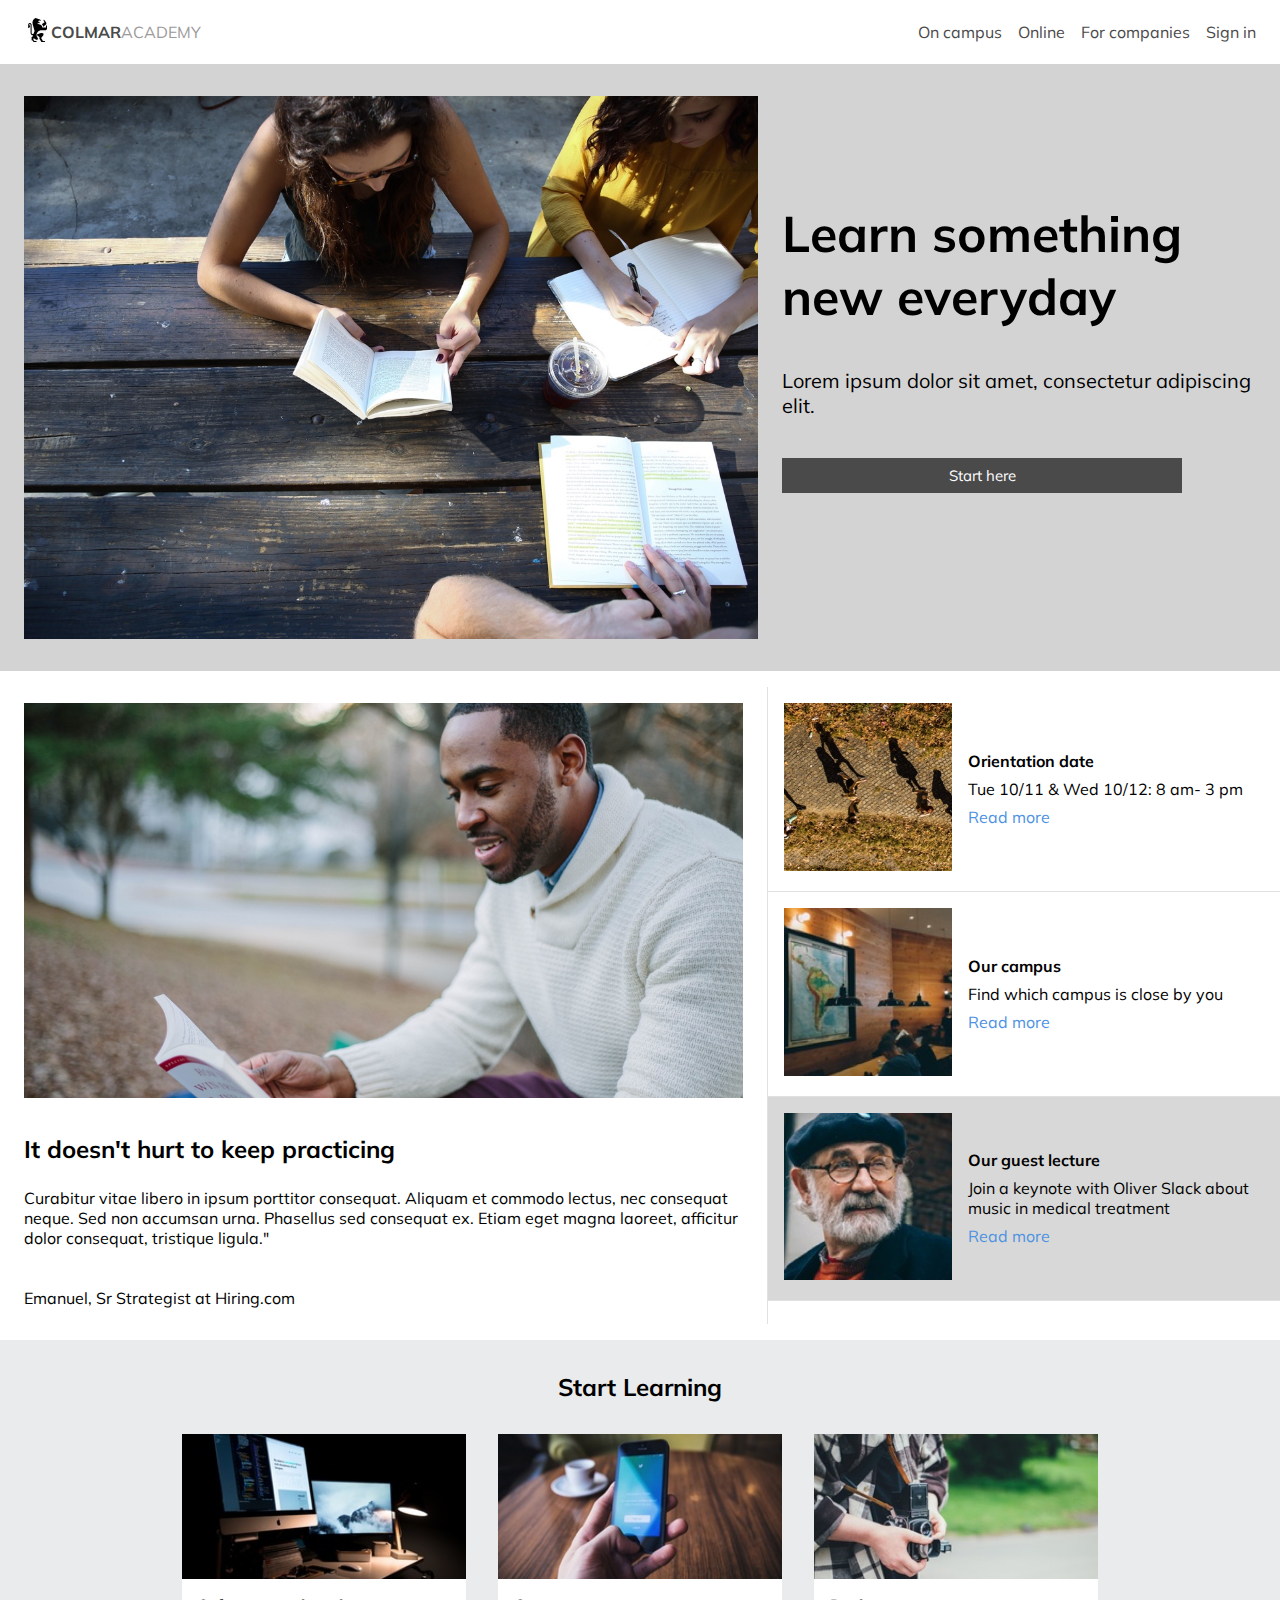
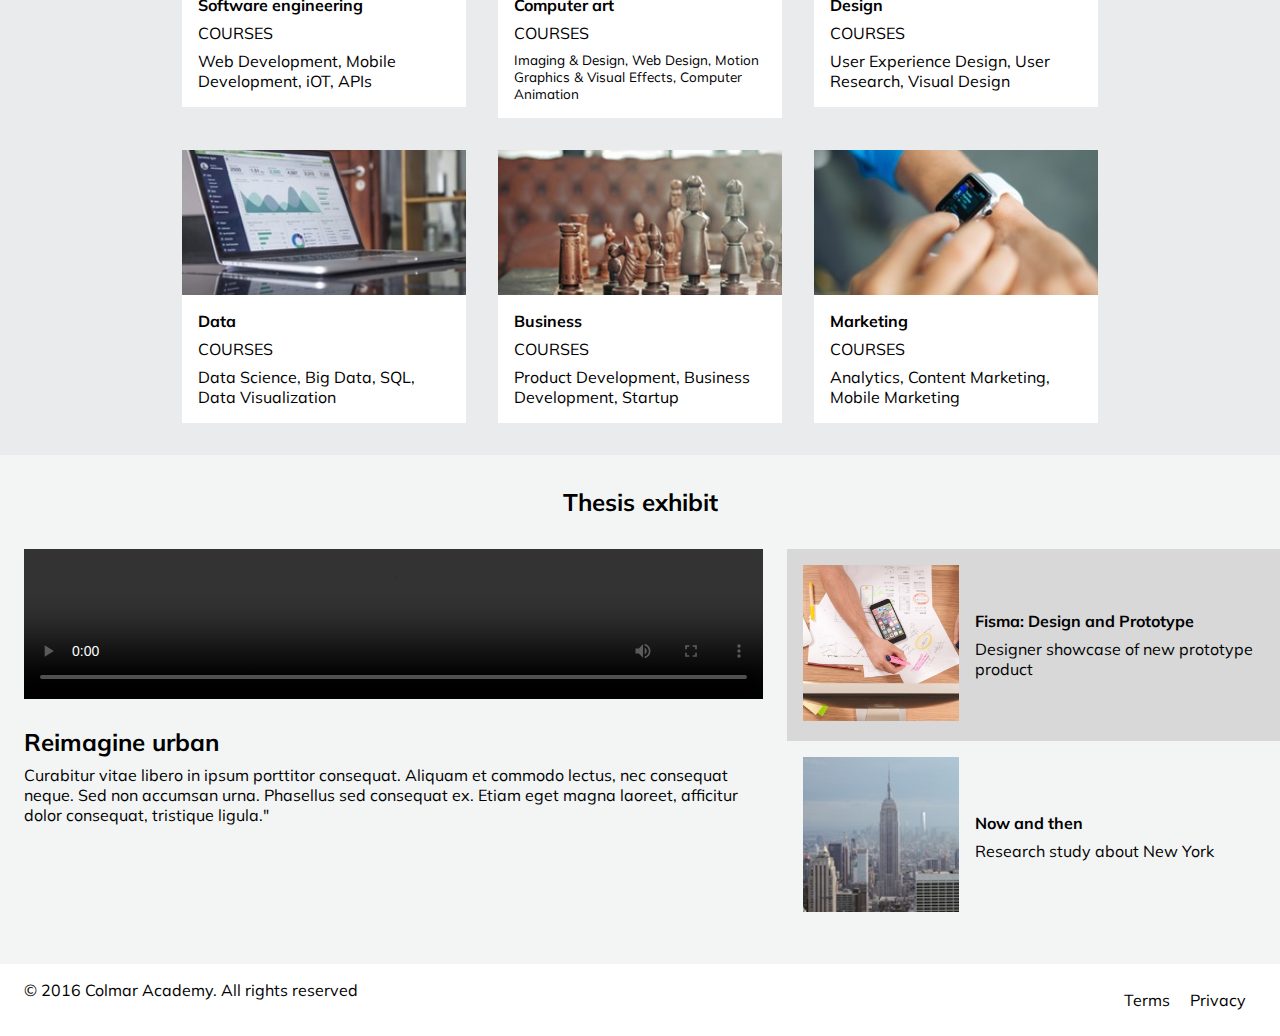
==== commit b8d9f1f1: "finished the mobile version and IT IS ALL SETgit add . :D" ====
--- a/index.html
+++ b/index.html
@@ -4,7 +4,7 @@
     <meta charset="UTF-8">
     <meta name="viewport" content="width=device-width, initial-scale=1.0">
     <title>Colmar Academy</title>
-    <link href="./style.css" type="text/css" rel="stylesheet">
+    <link href="./style3.css" type="text/css" rel="stylesheet">
     <link rel="icon" href="./resources/images/ic-logo.svg" type="image/icon type">
     <link href="https://fonts.googleapis.com/css2?family=Muli:wght@200;300;400;500;600;700&display=swap" rel="stylesheet">
 </head>
@@ -123,6 +123,42 @@
                     </div>
                         
                 </div>
+
+                <div class="practice-container-mobile">
+                    <div class="college-info-container-mobile">
+                        <div class="orientation-container-mobile">
+                            <div class="orientation-image-mobile">
+                            <img class="orientation-picture-mobile" src="./resources/images/information-orientation-mobile.jpg">
+                            </div>
+                            <div class="orientation-content-mobile">
+                                <h4>Orientation date</h3>
+                                <p class="special-p">Tue 10/11 & Wed 10/12: 8 am- 3 pm</p>
+                                <a href="#">Read more</a>
+                            </div>
+                        </div>
+                        <div class="campus-container-mobile">
+                            <div class="campus-image-mobile">
+                                <img class="campus-picture-mobile" src="./resources/images/information-campus-mobile.jpg">
+                            </div>
+                            <div class="campus-content-mobile">
+                                <h4>Our campus</h3>
+                                <p class="special-p">Find which campus is close by you</p>
+                                <a href="#">Read more</a>
+                            </div>
+
+                        </div>
+                        <div class="guest-lecture-container-mobile">
+                            <div class="guest-lecture-image-mobile">
+                                <img class="guest-picture-mobile" src="./resources/images/information-guest-lecture-mobile.jpg">
+                            </div>
+                            <div class="guest-lecture-content-mobile">
+                                <h4>Our guest lecture</h3>
+                                <p class="special-p">Join a keynote with Oliver Slack about music in medical treatment</p>
+                                <a href="#">Read more</a>
+                            </div>
+                        </div>
+                    </div>
+                </div>
             
 
             <!--START LEARNING CONTENT-->
@@ -199,6 +235,37 @@
                     </div>
                 </div>
             
+            <div class="start-learning-container-mobile">
+                <div class="start-learning-textbox-mobile">
+                    <h2>Start Learning</h2>
+                </div>
+
+                <div class="courses-container-mobile">
+                    <div class="software-engin-mobile">
+                        <h4>Software engineering</h4>
+                    </div>
+
+                    <div class="computer-art-mobile">
+                        <h4>Computer art</h4>
+                    </div>
+
+                    <div class="design-mobile">
+                        <h4>Design</h4>
+                    </div>
+
+                    <div class="data-mobile">
+                        <h4>Data</h4>
+                    </div>
+
+                    <div class="business-mobile">
+                        <h4>Business</h4>
+                    </div>
+
+                    <div class="marketing-mobile">
+                        <h4>Marketing</h4>
+                    </div>
+                </div>
+            </div>
         
         <!--THESIS CONTENT-->
             <div class="thesis-exhibit-container">
@@ -238,6 +305,16 @@
                 
                 </div>
             </div>
+
+            <div class="thesis-exhibit-container-mobile">
+                <div class="thesis-exhibit-text-mobile">
+                    <h2>Thesis exhibits</h2>
+                </div>
+                    <div class="video-container-mobile">
+                         <video class="thesis-video-mobile" src="./resources/videos/thesis.mp4" controls>
+                    </div>
+            </div>
+
          <!--FOOTER CONTENT-->
             <footer>
                 <div class="footer">
@@ -251,6 +328,12 @@
                             </ul>
                     </nav>
                 </div>
+
+                <div class="footer-mobile">
+                    <div class="copyright-mobile">
+                        <p>© 2016 Colmar Academy. All rights reserved</p>
+                    </div>
+                </div>
             </footer>
     </section>
 </body>
--- a/style3.css
+++ b/style3.css
@@ -0,0 +1,731 @@
+
+
+* {
+    margin: 0;
+    padding: 0;
+    font-family: Muli;
+    text-decoration-line: none;
+    list-style-type: none;
+}
+
+/* Desktop styling */
+
+@media only screen and (min-width: 607px) {
+    
+/* Header section */
+
+    header .mobile {
+        display: none;
+    }
+
+    header nav {
+        display: flex;
+         align-items: center;
+         margin-right: 16px;
+     }
+
+
+
+    header .desktop {
+        display: flex;
+        justify-content: space-between;
+        height: 64px;
+    }
+
+    header .desktop .logo {
+        display: flex;
+        align-items: center;
+        font-size: 8px;
+        margin-left: 24px;
+    }
+
+    header .desktop h1 .s1  {
+        color:#4A4A4A;
+        font-weight: bold;
+    }
+
+    header .desktop h1 .s2  {
+        font-weight: 400;
+        color: #9B9B9B;
+    }
+
+
+    header nav ul {
+        display: flex;
+    }
+
+    header nav ul li {
+        padding: 8px;
+        color: #4A4A4A;
+    }
+
+    header nav ul li a {
+        color: inherit;
+    }
+
+    /* Hero section */
+
+    .hero-container {
+        display: flex;
+        background: lightgrey;
+    }
+
+    .hero-image-container {
+        display: flex;
+        padding: 32px 24px;
+    
+    }
+
+    .hero-image {
+        width: 100%;
+    }
+
+    .hero-container .hero-content-container {
+        display: flex;
+        flex-direction: column;
+        align-self: center;
+
+    }
+
+    .hero-content-container h2 {
+        font-size: 50px;
+    }
+
+    .hero-content-container p {
+        font-size: 20px;
+    }
+
+    .hero-content-container h2 p {
+        font-weight: 700;
+        color: #4A4A4A;
+    }
+
+    .hero-content-container .button {
+        font-size: 15px;
+        background-color: #4A4A4A;
+        border: none;
+        padding-top: 8px;
+        padding-bottom: 8px;
+        width: 400px;
+        color: #FEFEFE;
+    }
+
+    /* Practice section */
+
+    .practice-container-mobile {
+        display: none;
+    }
+
+    .practice-container {
+        margin-bottom: 32px;
+    }
+    .image-text-container {
+        width: 60%;    
+    }
+
+    .practice-container {
+        display: flex;
+    }
+
+    .practice-container .practice-image-container {
+        padding: 32px 24px;
+    }
+
+    .practice-image {
+        width: 100%;
+    }
+
+    .practice-container .practice-content-container {
+        padding-left: 24px;
+    }
+
+
+    .practice-container .practice-content-container h2 {
+        margin-bottom: 24px;
+    }
+
+    .college-info-container {
+        display: flex;
+        flex-direction: column;
+        width: 40%;
+        border-left: 1px solid #E0E2E2;
+        position: relative;
+        top: 16px;
+        
+    }
+
+    .college-info-container a {
+        color: #4E92E2;
+    }
+
+    .college-info-container p {
+        margin-top: 8px;
+        margin-bottom: 8px;
+    }
+
+    .orientation-container {
+        display: flex;
+        align-items: center;
+        border-bottom: 1px solid #E0E2E2;
+    }
+
+
+    .orientation-image  {
+        padding: 16px 16px;
+        width: 35%;
+        margin: auto;
+    }
+
+    .orientation-picture {
+        width: 100%;
+    }
+
+    .orientation-content {
+        width: 65%;
+        
+    }
+
+    .campus-container {
+        display: flex;
+        align-items: center;
+        border-bottom: 1px solid #E0E2E2;
+    }
+
+    .campus-image {
+        padding: 16px 16px;
+        width: 35%;
+        margin: auto;
+    }
+
+    .campus-picture {
+        width: 100%;
+    }
+
+
+    .campus-content {
+        width: 65%;
+        
+    }
+
+    .guest-lecture-container {
+        display: flex;
+        align-items: center;
+        background-color: #D8D8D8;
+        border-bottom: 1px solid #E0E2E2;
+    }
+
+    .guest-lecture-image {
+        padding: 16px 16px;
+        width: 35%;
+        margin: auto;
+    }
+
+    .guest-lecture-content {
+        width: 65%; 
+        
+    }
+
+    .guest-picture {
+        width: 100%;
+    }
+
+    /* Start Learning Section */
+
+    .start-learning-container-mobile {
+        display: none;
+    }
+
+    .start-learning-container {
+        padding: 32px 72px;
+        display: flex;
+        align-items: center;
+        align-content: center;
+        flex-direction: column;
+        background-color: #EAEBEC;
+    }
+
+    .start-learning-textbox {
+        display: flex;
+        margin-bottom: 32px;
+    
+    }
+
+    .courses-container {
+        display: flex;
+        justify-content: center;
+    }
+
+    .software-eng-container {
+        display: flex;
+        flex-direction: column;
+        width: 25%;
+        margin-right: 32px;
+
+    }
+
+    .software-eng-image {
+        height: auto;
+    }
+
+    .course-software-picture {
+        width: 100%;
+    }
+
+    .software-eng-text {
+        background: white;
+        padding: 16px 16px;
+        margin-top: -4px;
+    }
+
+
+    .pcourses {
+        padding: 8px 0px;
+    }
+
+    .computer-art-container {
+        display: flex;
+        flex-direction: column;
+        width: 25%;
+        margin-right: 32px;
+    }
+
+    .computer-art-image {
+        height: auto;
+    }
+
+    .computer-art-picture {
+        width: 100%;
+    }
+
+    .computer-art-text {
+        background: white;
+        padding: 16px 16px;
+        margin-top: -4px;
+        height: 100%;
+    }
+
+    .computer-text {
+        font-size: 13.5px;
+    }
+
+    .design-container {
+        display: flex;
+        flex-direction: column;
+        width: 25%;
+    }
+
+    .design-image {
+        height: auto;
+    }
+
+    .design-picture {
+        width: 100%;
+    }
+
+    .design-text {
+        background: white;
+        padding: 16px 16px;
+        margin-top: -4px;
+    }
+
+    .courses-container-two {
+        display: flex;
+        margin-top: 32px;
+        justify-content: center;
+    }
+
+    .data-container {
+        display: flex;
+        flex-direction: column;
+        width: 25%;
+        margin-right: 32px;
+    }
+
+    .data-image {
+        height: auto;
+    }
+
+    .data-picture {
+        width: 100%;
+    }
+
+    .data-text {
+        background: white;
+        padding: 16px 16px;
+        margin-top: -4px;
+    }
+
+    .business-container {
+        display: flex;
+        flex-direction: column;
+        width: 25%;
+        margin-right: 32px;
+    }
+
+    .business-image {
+        height: auto;
+    }
+
+    .business-picture {
+        width: 100%;
+    }
+
+    .business-text {
+        background: white;
+        padding: 16px 16px;
+        margin-top: -4px;
+    }
+
+    .marketing-container {
+        display: flex;
+        flex-direction: column;
+        width: 25%;
+    }
+
+    .marketing-image {
+        height: auto;
+    }
+
+    .marketing-picture {
+        width: 100%;
+    }
+
+    .marketing-text {
+        background: white;
+        padding: 16px 16px;
+        margin-top: -4px;
+    }
+
+    /* Thesis Exhibition Section */
+
+    .thesis-exhibit-container-mobile {
+        display: none;
+    } 
+
+    .thesis-exhibit-container {
+        padding: 32px 0px;
+        display: flex;
+        flex-direction: column;
+        background-color: #F3F5F5;
+    }
+
+    .thesis-exhibit-text {
+        display: flex;
+        justify-content: center;
+        margin-bottom: 32px;
+    }
+
+    .video-text-container {
+        padding: 0px 24px;
+        width: 60%;
+    }
+
+    .thesis-video {
+        width: 100%;;
+    }
+
+    .thesis-content-container {
+        margin-top: 24px;
+    }
+
+    .thesis-quote {
+        margin-top: 8px;;
+    }
+
+    .thesis-moreinfo-big-container {
+        display: flex;
+    }
+
+    .thesis-moreinfo-container {
+        display: flex;
+        flex-direction: column;
+    }
+
+    .thesis-moreinfo-container {
+        width: 40%;
+        position: relative;
+    }
+
+    .fisma-container {
+        display: flex;
+        align-items: center;
+        background-color: #D8D8D8;
+    }
+
+    .fisma-image {
+        width: 35%;
+        height: auto;
+        padding: 16px 16px;
+    }
+
+    .fisma-picture {
+        width: 100%;
+    }
+
+    .fisma-content {
+        width: 65%;
+        margin-right: 16px;
+    }
+
+    .now-then-container {
+        display: flex;
+        align-items: center;
+    }
+
+    .now-then-image {
+        width: 35%;
+        height: auto;
+        padding: 16px 16px;
+    }
+
+    .now-then-picture {
+        width: 100%;
+    }
+
+    .now-then-content {
+        width: 65%;
+        margin-right: 16px;
+    }
+
+    .thesis-t {
+        margin-bottom: 8px;
+    }
+
+    /* Footer Section */
+
+        .footer-mobile {
+            display: none;
+        }
+
+        .footer {
+            display: flex;
+            justify-content: space-between;
+            padding: 16px 24px;
+        }
+
+    .footer nav ul {
+            display: flex;
+    }
+
+    .footer nav ul li {
+            padding: 10px;
+    }
+}
+
+/* Mobile styling */
+
+@media only screen and (max-width: 607px) {
+    header .desktop {
+        display: none;
+    }
+
+    
+    header nav ul {
+        display: flex;
+        justify-content: space-between;
+    }
+
+    header .mobile {
+        height: 64px;
+        padding: 15px;
+    }
+
+    /* Hero section */
+
+    .hero-container {
+        background: #DBDBDB;
+    }
+
+    .hero-image-container {
+        display: flex;
+    }
+
+    .hero-image {
+        width: 100%;
+    }
+
+    .hero-container .hero-content-container {
+        display: flex;
+        flex-direction: column;
+        align-self: center;
+        padding: 32px 16px;
+        align-items: center;
+
+    }
+
+    .hero-content-container h2 {
+        font-size: 50px;
+    }
+    
+    .hero-content-container p {
+        font-size: 30px;
+        padding-top: 32px;
+        padding-bottom: 24px;
+    }
+
+    .hero-content-container h2 p {
+        font-weight: 700;
+        color: #4A4A4A;
+    }
+
+    .hero-content-container .button {
+        font-size: 25px;
+        background-color: #9B9B9B;
+        border: none;
+        padding-top: 20px;
+        padding-bottom: 20px;
+        width: 400px;
+        color: #FEFEFE;
+    }
+   
+    /* Practice section */
+
+    .practice-container {
+        display: none;
+    }
+
+    .college-info-container-mobile {
+        padding: 16px 16px 32px 16px;
+        background: #F3F5F5;
+    }
+
+    .college-info-container-mobile h4 {
+        font-size: 30px;
+    }
+
+    .college-info-container-mobile a {
+        font-size: 20px;
+    }
+
+    .orientation-content-mobile {
+        padding-left: 16px;
+        padding-top: 20px;
+    }
+
+    .campus-container-mobile {
+        padding: 64px 0px;
+    }
+
+    .campus-content-mobile {
+        padding-left: 16px;
+        padding-top: 20px;
+    }
+
+    .guest-lecture-content-mobile {
+        padding-left: 16px;
+        padding-top: 20px;
+    }
+
+    .special-p {
+        padding: 8px 0px;
+        font-size: 20px;
+    }
+
+    /* Start Learning Section */
+
+    .start-learning-container {
+        display: none;
+    }
+
+    .start-learning-container-mobile {
+        display: flex;
+        flex-direction: column;
+        align-items: center;
+        align-content: center;
+        background: #F6F4F5;
+        padding: 32px 0px;
+    }
+
+    .start-learning-textbox-mobile {
+        display: flex;
+        padding-bottom: 16px;
+        
+    }
+
+    .start-learning-textbox-mobile h2 {
+        font-size: 30px;
+    }
+
+    .courses-container-mobile h4 {
+        font-size: 20;
+    }
+
+    .software-engin-mobile {
+        background: #D8D8D8;
+        padding: 16px 16px 24px 16px;
+        margin-bottom: 8px;
+    }
+
+    .computer-art-mobile {
+        background: #D8D8D8;
+        padding: 16px 16px 24px 16px;
+        margin-bottom: 8px;
+    }
+
+    .design-mobile {
+        background: #D8D8D8;
+        padding: 16px 16px 24px 16px;
+        margin-bottom: 8px;
+    }
+
+    .data-mobile {
+        background: #D8D8D8;
+        padding: 16px 16px 24px 16px;
+        margin-bottom: 8px;
+    }
+
+    .business-mobile {
+        background: #D8D8D8;
+        padding: 16px 16px 24px 16px;
+        margin-bottom: 8px;
+    }
+
+    .marketing-mobile {
+        background: #D8D8D8;
+        padding: 16px 16px 24px 16px;
+    }
+
+     /* Thesis Exhibit Section */
+
+    .thesis-exhibit-container {
+        display: none;
+    }
+
+    .thesis-exhibit-container-mobile {
+        padding-top: 32px;
+        padding-bottom: 24px;
+        display: flex;
+        flex-direction: column;
+        background-color: #F3F5F5;
+    }
+
+    .thesis-exhibit-text-mobile {
+        display: flex;
+        justify-content: center;
+        padding-bottom: 16px;
+    }
+
+    .video-container-mobile {
+
+    }
+
+    .thesis-video-mobile {
+        width: 100%;
+    }
+
+    /* Footer Section */
+
+    .footer {
+        display: none;
+    }
+
+    .footer-mobile {
+        padding: 16px 0;
+        background: #F3F5F5;
+    }
+
+    .copyright-mobile {
+        padding-left: 30px;
+    }
+}
+
